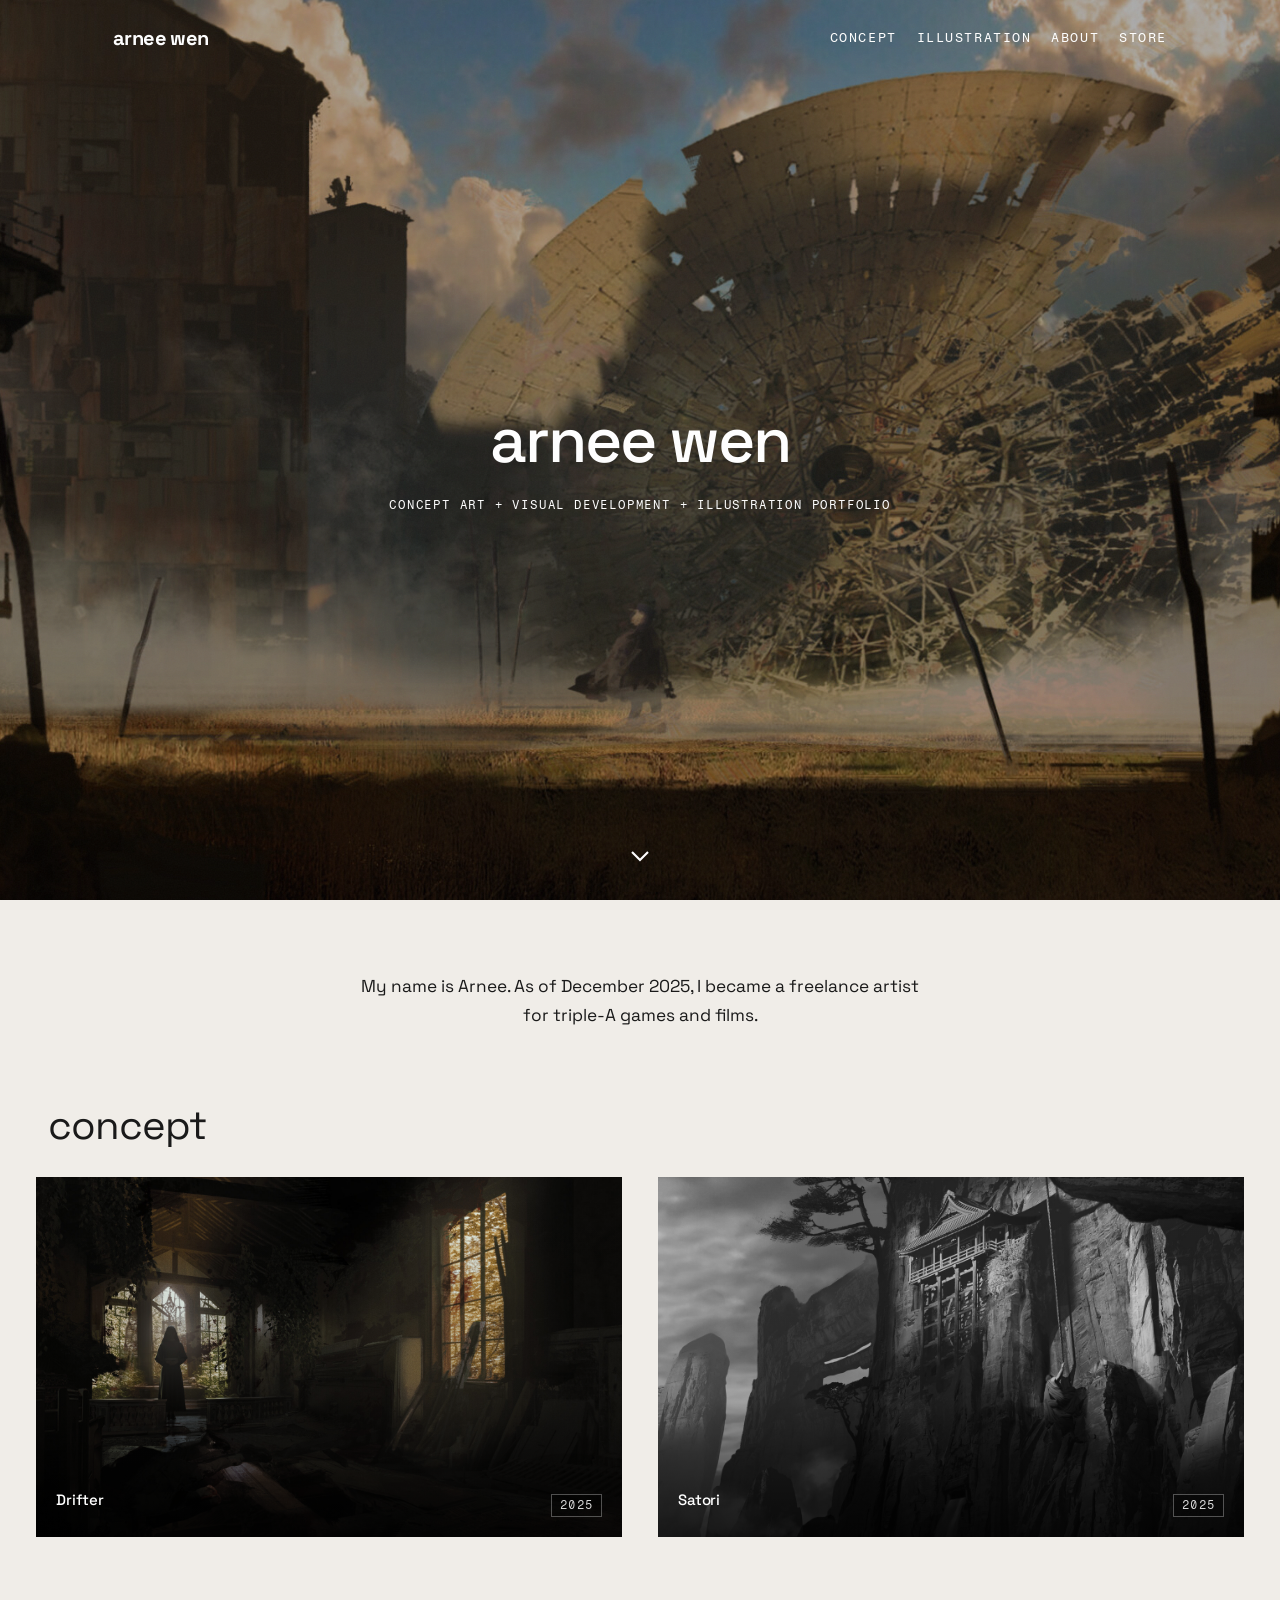
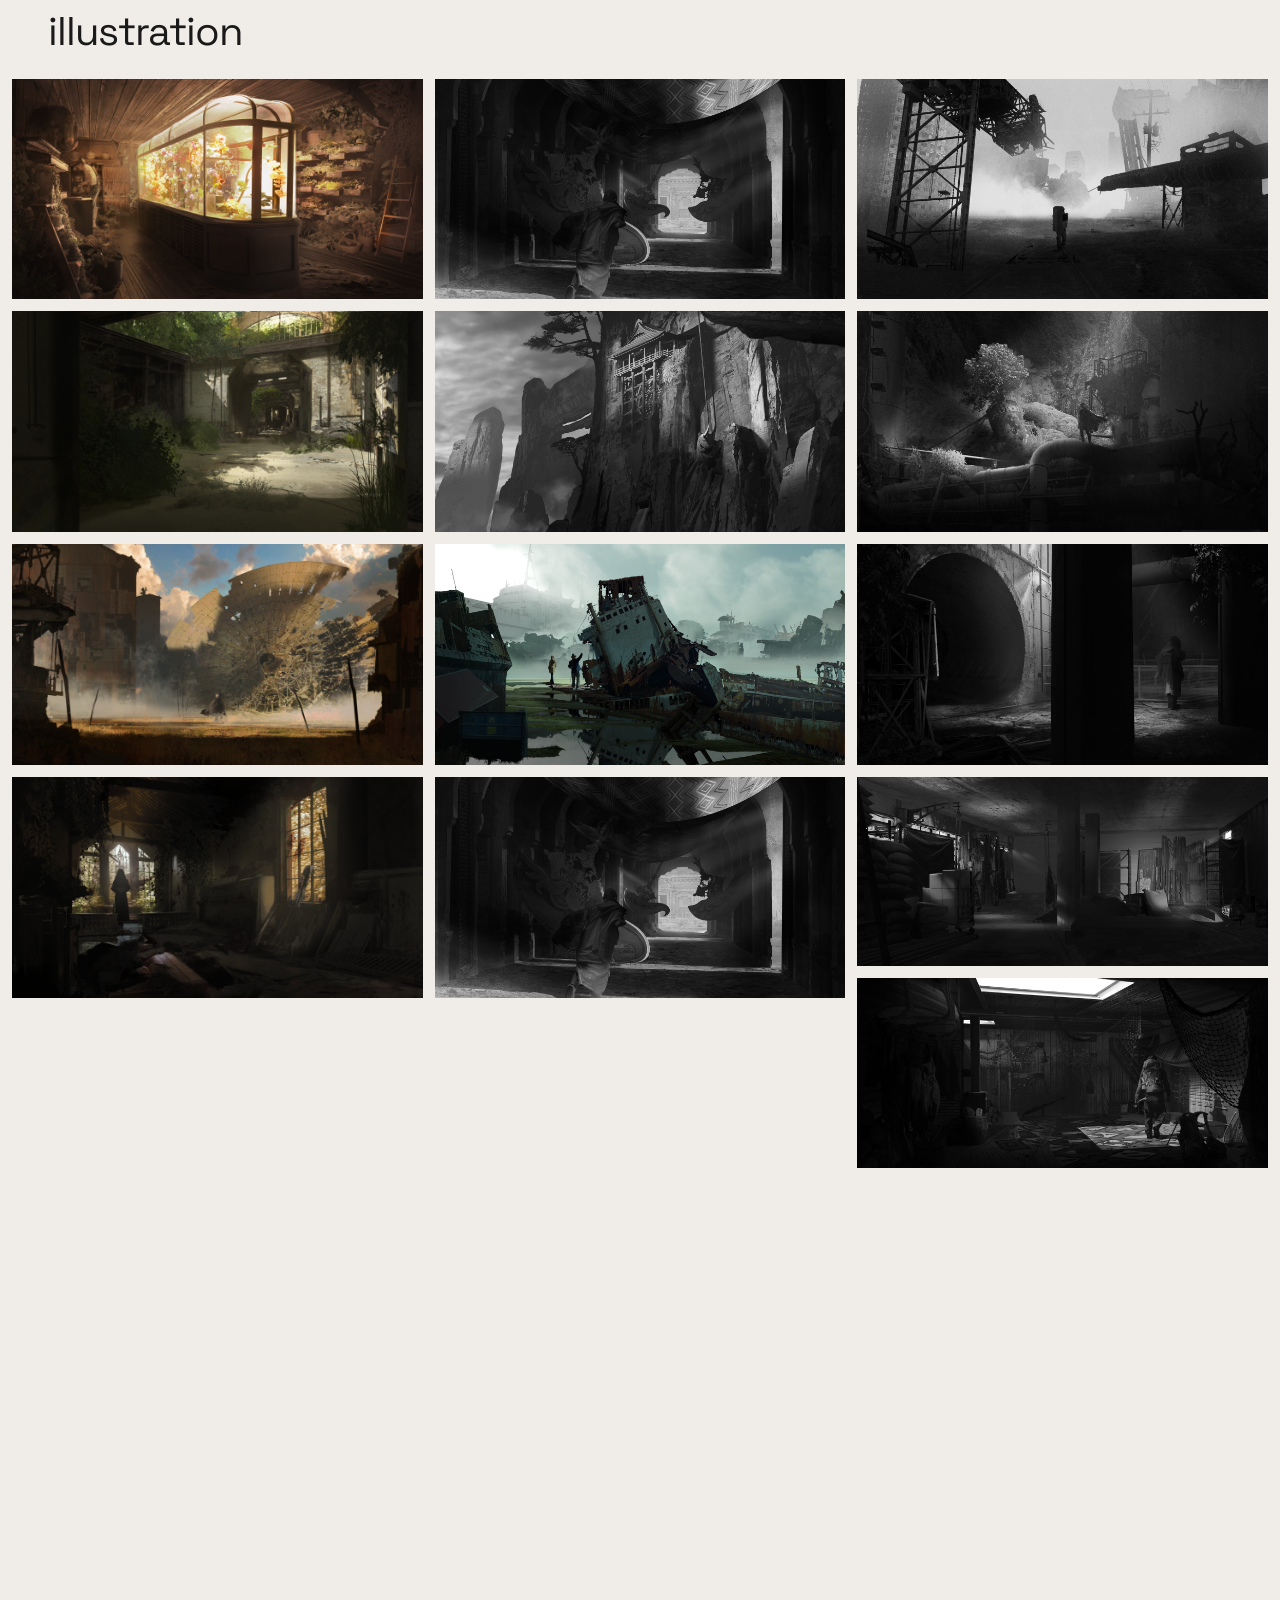
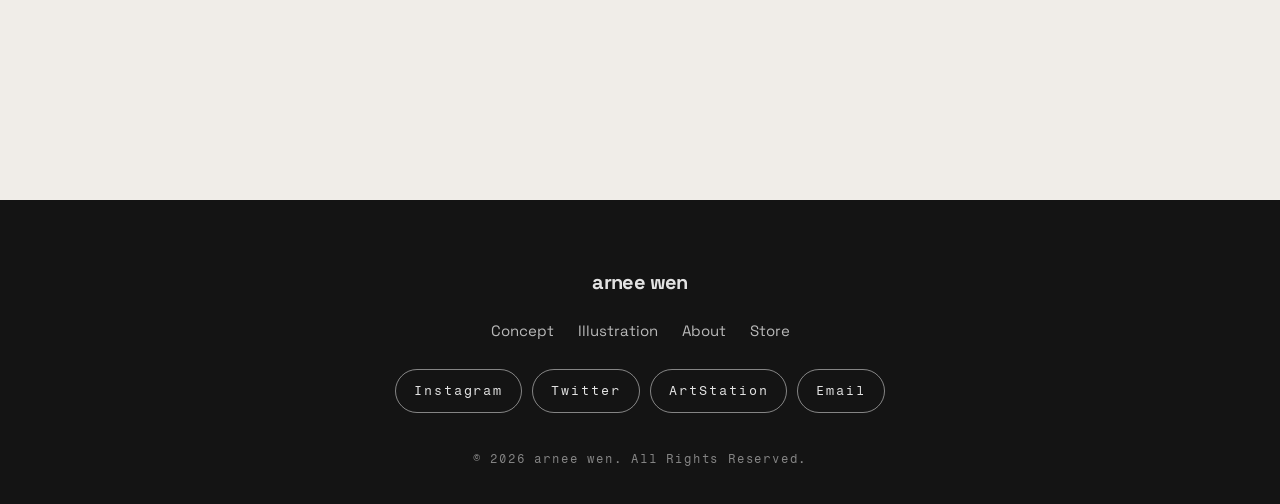
==== index.html @ 374d5622 "Publish portfolio site Static export from the portfolio admin (GitHub export).  Co-Authored-By: Clau" ====
<!doctype html><html lang="en" class="no-js has-cursor hide-native-cursor has-motion menu-right" data-dropdown="plain" data-texture="grain" data-hero-title="solid" data-tagline="plain" data-works="halves" data-works-hover="zoom" data-works-card="caption" data-works-width="page" data-cursor-style="single" data-scrollbar="thin" data-scroll-progress="left">
<head>
  <meta charset="utf-8">
  <meta name="viewport" content="width=device-width, initial-scale=1">
  <title>arnee wen</title>
  <meta name="description" content="My name is Arnee. As of December 2025, I became a freelance artist for triple-A games and films.">
  <link rel="icon" href="favicon.svg" type="image/svg+xml">
  <script>document.documentElement.classList.replace('no-js', 'js')</script>
  <link rel="preconnect" href="https://fonts.googleapis.com">
  <link rel="preconnect" href="https://fonts.gstatic.com" crossorigin>
  <link id="theme-fonts" rel="stylesheet" href="https://fonts.googleapis.com/css2?family=Space+Grotesk:wght@400;500;700&amp;family=Fragment+Mono:ital,wght@0,400&amp;display=swap">
  <link rel="stylesheet" href="css/site.css">
  <style id="theme-css">:root{--bg:#f0ede8;--surface:#f7f5f1;--text:#1a1a1a;--muted:#6b6760;--accent:#4b35ff;--line:#dcd8d1;--hero-text:#ffffff;--footer-bg:#141414;--footer-text:#e2e2e2;--menu-bg:#f0ede8;--menu-text:#1a1a1a;--max-width:1200px;--pad:48px;--header-pad:113px;--header-pad-y:23px;--radius:0px;--image-radius:0px;--hero-overlay:0.33;--works-height:360px;--works-split:60%;--works-gap:36px;--gallery-cols:3;--gallery-cols-t:2;--gallery-cols-m:1;--gallery-gap:12px;--project-pad:4vw;--project-max:none;--scrollbar-thumb:#4b35ff;--scrollbar-track:#0a0a0a;--cursor-color:#4b35ff;--cursor-dot:#ffffff;--cursor-size:72px;--title-font:"Space Grotesk", sans-serif;--title-weight:700;--title-size:20px;--title-size-t:19px;--title-size-m:18px;--title-lh:1;--title-ls:-0.03em;--title-tt:none;--title-style:normal;--nav-font:"Fragment Mono", monospace;--nav-weight:400;--nav-size:13px;--nav-size-t:19px;--nav-size-m:24px;--nav-lh:1.4;--nav-ls:0.12em;--nav-tt:uppercase;--nav-style:normal;--display-font:"Space Grotesk", sans-serif;--display-weight:500;--display-size:64px;--display-size-t:50px;--display-size-m:36px;--display-lh:1.08;--display-ls:-0.03em;--display-tt:none;--display-style:normal;--heading-font:"Space Grotesk", sans-serif;--heading-weight:400;--heading-size:40px;--heading-size-t:34px;--heading-size-m:28px;--heading-lh:1.15;--heading-ls:-0.025em;--heading-tt:none;--heading-style:normal;--body-font:"Space Grotesk", sans-serif;--body-weight:400;--body-size:15px;--body-size-t:15px;--body-size-m:15px;--body-lh:1.7;--body-ls:0em;--body-tt:none;--body-style:normal;--label-font:"Fragment Mono", monospace;--label-weight:400;--label-size:12px;--label-size-t:12px;--label-size-m:12px;--label-lh:1.4;--label-ls:0.15em;--label-tt:uppercase;--label-style:normal;--button-font:"Fragment Mono", monospace;--button-weight:400;--button-size:13px;--button-size-t:13px;--button-size-m:13px;--button-lh:1;--button-ls:0.15em;--button-tt:uppercase;--button-style:normal}
@media (min-width:1600px){:root{--pad:72px;--header-pad:113px}}
@media (max-width:991px){:root{--header-pad:var(--pad)}}
@media (max-width:767px){:root{--pad:20px;--project-pad:6vw}}</style>
  <script src="js/site.js" defer></script>
</head>
<body class="page-home">
  <a class="skip-link" href="#page">Skip to content</a>
  
  <header class="site-header nav-split site-header--overlay" data-header>
    <div class="header-inner">
      <div class="brand">
        <a class="site-title" href="index.html">arnee wen</a>
        
      </div>
      <nav class="site-nav" aria-label="Main">
        <ul><li class="nav-folder">
    <button class="nav-link" type="button" aria-expanded="false" aria-haspopup="true">Concept</button>
    <ul class="nav-dropdown">
      <li><a href="work/drifter/index.html">Drifter (2025)</a></li><li><a href="work/satori/index.html">Satori (2025)</a></li>
    </ul>
  </li><li><a class="nav-link" href="illustration/index.html"
      >Illustration</a></li><li><a class="nav-link" href="about/index.html"
      >About</a></li><li><a class="nav-link" href="store/index.html"
      >Store</a></li></ul>
      </nav>
      
      <button class="menu-toggle" type="button" aria-expanded="false" aria-controls="mobile-menu">
        <span class="sr-only">Menu</span><span class="bar"></span><span class="bar"></span>
      </button>
    </div>
    <div class="mobile-menu" id="mobile-menu" hidden>
    <div class="mobile-panel is-active" data-panel="root">
      <ul class="mobile-links">
        <li><button class="mobile-link" type="button" data-open-panel="folder-0">Concept</button></li><li><a class="mobile-link" href="illustration/index.html">Illustration</a></li><li><a class="mobile-link" href="about/index.html">About</a></li><li><a class="mobile-link" href="store/index.html">Store</a></li>
      </ul>
      <div class="mobile-social">
            <p class="label">Social</p>
            <ul class="mobile-social-links">
    <li><a href="https://instagram.com/asaagohan" target="_blank" rel="noopener">Instagram</a></li><li><a href="https://x.com/asaagohan" target="_blank" rel="noopener">Twitter</a></li><li><a href="https://www.artstation.com/asaagohan" target="_blank" rel="noopener">ArtStation</a></li><li><a href="mailto:arnee.wenn@gmail.com">Email</a></li>
  </ul>
          </div>
    </div>
    <div class="mobile-panel" data-panel="folder-0" hidden>
        <button class="mobile-back" type="button" data-close-panel><span aria-hidden="true">‹</span> Back</button>
        <ul class="mobile-links mobile-links--folder">
          <li><a class="mobile-link" href="work/drifter/index.html">Drifter (2025)</a></li><li><a class="mobile-link" href="work/satori/index.html">Satori (2025)</a></li>
        </ul>
      </div>
  </div>
  </header>
  <main id="page">
  <section class="hero hero--full">
    <img class="hero-image" src="uploads/1792363574625-f43a4848338e.jpg" alt="" fetchpriority="high">
    <div class="hero-inner">
      <h1 class="hero-title">arnee wen</h1>
      <p class="hero-tagline">Concept Art + Visual Development + Illustration Portfolio</p>
    </div>
    <a class="hero-down" href="#content" aria-label="Scroll to work"><svg viewBox="0 0 24 24" aria-hidden="true"><path d="M6 9l6 6 6-6" fill="none" stroke="currentColor" stroke-width="1.6"/></svg></a>
  </section>
  <div id="content" class="home-content">
    <p class="intro container reveal">My name is Arnee. As of December 2025, I became a freelance artist for triple-A games and films.</p>
    <section class="works-section container" aria-labelledby="works-title">
        <div class="section-head reveal">
          <h2 class="section-title" id="works-title">concept</h2>
        </div>
        <div class="works">
    <a class="work reveal" href="work/drifter/index.html" data-cursor="open">
        <img class="work-image" src="uploads/1792567896879-55140a670dc1.jpg" alt="" loading="eager">
        <span class="work-info">
          <span class="pill work-title">Drifter</span>
          <span class="work-info-meta"><span class="pill">2025</span></span>
        </span>
      </a><a class="work reveal" href="work/satori/index.html" data-cursor="open">
        <img class="work-image" src="uploads/1792567915051-da2c34f7e5f8.jpg" alt="" loading="eager">
        <span class="work-info">
          <span class="pill work-title">Satori</span>
          <span class="work-info-meta"><span class="pill">2025</span></span>
        </span>
      </a>
  </div>
      </section>
    <section class="home-gallery is-full-bleed" aria-label="Illustration">
        <h2 class="section-title gallery-heading reveal">illustration</h2>
        <div class="gallery gallery--masonry" data-lightbox>
    <figure class="gallery-item reveal" id="item-2">
        <a href="?item=2" data-full="uploads/1792565787040-fe27616b99fd.png" data-cursor="image">
          <img src="uploads/1792565787040-fe27616b99fd.png" alt="" loading="lazy">
          <span class="sr-only">View full size</span>
        </a>
      </figure><figure class="gallery-item reveal" id="item-3">
        <a href="?item=3" data-full="uploads/1792565787048-996d025531af.png" data-cursor="image">
          <img src="uploads/1792565787048-996d025531af.png" alt="" loading="lazy">
          <span class="sr-only">View full size</span>
        </a>
      </figure><figure class="gallery-item reveal" id="item-6">
        <a href="?item=6" data-full="uploads/1792566215826-a495ea52b2b3.jpg" data-cursor="image">
          <img src="uploads/1792566215826-a495ea52b2b3.jpg" alt="" loading="lazy">
          <span class="sr-only">View full size</span>
        </a>
      </figure><figure class="gallery-item reveal" id="item-5">
        <a href="?item=5" data-full="uploads/1792565787063-70100a74322a.png" data-cursor="image">
          <img src="uploads/1792565787063-70100a74322a.png" alt="" loading="lazy">
          <span class="sr-only">View full size</span>
        </a>
      </figure><figure class="gallery-item reveal" id="item-4">
        <a href="?item=4" data-full="uploads/1792565787055-d31705379f3c.png" data-cursor="image">
          <img src="uploads/1792565787055-d31705379f3c.png" alt="" loading="lazy">
          <span class="sr-only">View full size</span>
        </a>
      </figure><figure class="gallery-item reveal" id="item-17">
        <a href="?item=17" data-full="uploads/1792566361377-462e47bd3aac.jpg" data-cursor="image">
          <img src="uploads/1792566361377-462e47bd3aac.jpg" alt="" loading="lazy">
          <span class="sr-only">View full size</span>
        </a>
      </figure><figure class="gallery-item reveal" id="item-8">
        <a href="?item=8" data-full="uploads/1792566318298-366ea03f2fa1.jpg" data-cursor="image">
          <img src="uploads/1792566318298-366ea03f2fa1.jpg" alt="" loading="lazy">
          <span class="sr-only">View full size</span>
        </a>
      </figure><figure class="gallery-item reveal" id="item-9">
        <a href="?item=9" data-full="uploads/1792566318300-ef972745aac1.jpg" data-cursor="image">
          <img src="uploads/1792566318300-ef972745aac1.jpg" alt="" loading="lazy">
          <span class="sr-only">View full size</span>
        </a>
      </figure><figure class="gallery-item reveal" id="item-13">
        <a href="?item=13" data-full="uploads/1792566318303-edd4b8bc04ef.jpg" data-cursor="image">
          <img src="uploads/1792566318303-edd4b8bc04ef.jpg" alt="" loading="lazy">
          <span class="sr-only">View full size</span>
        </a>
      </figure><figure class="gallery-item reveal" id="item-15">
        <a href="?item=15" data-full="uploads/1792566361358-fb73becb3e5a.jpg" data-cursor="image">
          <img src="uploads/1792566361358-fb73becb3e5a.jpg" alt="" loading="lazy">
          <span class="sr-only">View full size</span>
        </a>
      </figure><figure class="gallery-item reveal" id="item-18">
        <a href="?item=18" data-full="uploads/1792566411932-805a12566cf0.jpg" data-cursor="image">
          <img src="uploads/1792566411932-805a12566cf0.jpg" alt="" loading="lazy">
          <span class="sr-only">View full size</span>
        </a>
      </figure><figure class="gallery-item reveal" id="item-19">
        <a href="?item=19" data-full="uploads/1792566549560-1eaf622fbc30.jpg" data-cursor="image">
          <img src="uploads/1792566549560-1eaf622fbc30.jpg" alt="" loading="lazy">
          <span class="sr-only">View full size</span>
        </a>
      </figure><figure class="gallery-item reveal" id="item-21">
        <a href="?item=21" data-full="uploads/1792566549562-27afd283578e.jpg" data-cursor="image">
          <img src="uploads/1792566549562-27afd283578e.jpg" alt="" loading="lazy">
          <span class="sr-only">View full size</span>
        </a>
      </figure><figure class="gallery-item reveal" id="item-22">
        <a href="?item=22" data-full="uploads/1792566549563-a78e2c0956fb.jpg" data-cursor="image">
          <img src="uploads/1792566549563-a78e2c0956fb.jpg" alt="" loading="lazy">
          <span class="sr-only">View full size</span>
        </a>
      </figure><figure class="gallery-item reveal" id="item-23">
        <a href="?item=23" data-full="uploads/1792566549564-a21089d8b441.jpg" data-cursor="image">
          <img src="uploads/1792566549564-a21089d8b441.jpg" alt="" loading="lazy">
          <span class="sr-only">View full size</span>
        </a>
      </figure><figure class="gallery-item reveal" id="item-24">
        <a href="?item=24" data-full="uploads/1792566549565-6b296067b21d.jpg" data-cursor="image">
          <img src="uploads/1792566549565-6b296067b21d.jpg" alt="" loading="lazy">
          <span class="sr-only">View full size</span>
        </a>
      </figure><figure class="gallery-item reveal" id="item-25">
        <a href="?item=25" data-full="uploads/1792566549566-cf6436403441.jpg" data-cursor="image">
          <img src="uploads/1792566549566-cf6436403441.jpg" alt="" loading="lazy">
          <span class="sr-only">View full size</span>
        </a>
      </figure><figure class="gallery-item reveal" id="item-26">
        <a href="?item=26" data-full="uploads/1792566549567-f930f31bb9a5.jpg" data-cursor="image">
          <img src="uploads/1792566549567-f930f31bb9a5.jpg" alt="" loading="lazy">
          <span class="sr-only">View full size</span>
        </a>
      </figure><figure class="gallery-item reveal" id="item-27">
        <a href="?item=27" data-full="uploads/1792566549567-fac56c9ab05e.jpg" data-cursor="image">
          <img src="uploads/1792566549567-fac56c9ab05e.jpg" alt="" loading="lazy">
          <span class="sr-only">View full size</span>
        </a>
      </figure><figure class="gallery-item reveal" id="item-28">
        <a href="?item=28" data-full="uploads/1792568330760-eef173129670.jpg" data-cursor="image">
          <img src="uploads/1792568330760-eef173129670.jpg" alt="" loading="lazy">
          <span class="sr-only">View full size</span>
        </a>
      </figure><figure class="gallery-item reveal" id="item-29">
        <a href="?item=29" data-full="uploads/1792568330761-93e286c7a57c.jpg" data-cursor="image">
          <img src="uploads/1792568330761-93e286c7a57c.jpg" alt="" loading="lazy">
          <span class="sr-only">View full size</span>
        </a>
      </figure>
  </div>
      </section>
  </div></main>
  <footer class="site-footer">
    <div class="footer-inner">
      <a class="footer-title" href="index.html">arnee wen</a>
      <nav class="footer-nav" aria-label="Footer">
        <a href="work/drifter/index.html">Concept</a><a href="illustration/index.html">Illustration</a><a href="about/index.html">About</a><a href="store/index.html">Store</a>
      </nav>
      <ul class="footer-social">
    <li><a href="https://instagram.com/asaagohan" target="_blank" rel="noopener">Instagram</a></li><li><a href="https://x.com/asaagohan" target="_blank" rel="noopener">Twitter</a></li><li><a href="https://www.artstation.com/asaagohan" target="_blank" rel="noopener">ArtStation</a></li><li><a href="mailto:arnee.wenn@gmail.com">Email</a></li>
  </ul>
      <p class="footer-note">© 2026 arnee wen. All Rights Reserved.</p>
    </div>
  </footer>
  <div class="scroll-progress" aria-hidden="true"></div>
  <div class="cursor" aria-hidden="true" data-label="View" data-label-image="View">
    <div class="cursor-ring"><div class="cursor-ring-inner"><span class="cursor-text"></span></div></div>
    <div class="cursor-dot"><div class="cursor-dot-inner"></div></div>
  </div>
</body>
</html>
---- css/site.css ----
/* Portfolio theme. Colours, sizes and fonts come from CSS custom properties
   generated from the admin Theme and Fonts panels (see src/theme.js).
   Breakpoints: desktop >= 992px, tablet 768-991px, phone <= 767px. */

*,
*::before,
*::after {
  box-sizing: border-box;
}

html {
  -webkit-text-size-adjust: 100%;
  scroll-behavior: smooth;
  scroll-padding-top: 96px;
}

body {
  margin: 0;
  background: var(--bg);
  color: var(--text);
  font-family: var(--body-font);
  font-weight: var(--body-weight);
  font-size: var(--body-size-m);
  line-height: var(--body-lh);
  letter-spacing: var(--body-ls);
  text-transform: var(--body-tt);
  font-style: var(--body-style);
  -webkit-font-smoothing: antialiased;
  -moz-osx-font-smoothing: grayscale;
  text-underline-offset: 3px;
  /* At least one screen tall, with the main content taking up the slack, so
     the footer sits at the foot of the window on short pages. */
  display: flex;
  flex-direction: column;
  min-height: 100vh;
  min-height: 100dvh;
}

main {
  flex: 1 0 auto;
}

/* Theme → Background texture "Paper": a fine grain over the page colour. */
[data-texture='paper'] body {
  background-image: url("data:image/svg+xml,%3Csvg xmlns='http://www.w3.org/2000/svg' width='220' height='220'%3E%3Cfilter id='g'%3E%3CfeTurbulence type='fractalNoise' baseFrequency='0.85' numOctaves='3' stitchTiles='stitch'/%3E%3CfeColorMatrix values='0 0 0 0 0.35 0 0 0 0 0.3 0 0 0 0 0.22 0 0 0 0.55 -0.2'/%3E%3C/filter%3E%3Crect width='100%25' height='100%25' filter='url(%23g)'/%3E%3C/svg%3E");
  background-size: 220px 220px;
}

/* Theme → Background texture "Film grain" (chromatic.studio): faint neutral
   noise laid over the whole page, pictures included. */
[data-texture='grain'] body::after {
  content: '';
  position: fixed;
  inset: 0;
  z-index: 9998;
  background-image: url("data:image/svg+xml,%3Csvg xmlns='http://www.w3.org/2000/svg' width='200' height='200'%3E%3Cfilter id='n'%3E%3CfeTurbulence type='fractalNoise' baseFrequency='0.7' numOctaves='4' stitchTiles='stitch'/%3E%3C/filter%3E%3Crect width='100%25' height='100%25' filter='url(%23n)' opacity='0.4'/%3E%3C/svg%3E");
  background-size: 200px 200px;
  opacity: 0.08;
  pointer-events: none;
}

img {
  max-width: 100%;
  display: block;
}

a {
  color: inherit;
}

h1,
h2,
h3,
h4,
p,
figure {
  margin: 0;
}

button {
  font: inherit;
  color: inherit;
}

[hidden] {
  display: none !important;
}

/* ---- Text styles (one per admin font-panel style) ------------------------- */

.site-title,
.footer-title {
  font-family: var(--title-font);
  font-weight: var(--title-weight);
  font-size: var(--title-size-m);
  line-height: var(--title-lh);
  letter-spacing: var(--title-ls);
  text-transform: var(--title-tt);
  font-style: var(--title-style);
}

.nav-link,
.nav-dropdown a {
  font-family: var(--nav-font);
  font-weight: var(--nav-weight);
  font-size: var(--nav-size);
  line-height: var(--nav-lh);
  letter-spacing: var(--nav-ls);
  text-transform: var(--nav-tt);
  font-style: var(--nav-style);
}

/* The nav "phone size" is used for the full-screen menu on tablets and phones. */
.mobile-link {
  font-family: var(--nav-font);
  font-weight: var(--nav-weight);
  font-size: var(--nav-size-m);
  line-height: 1.25;
  letter-spacing: var(--nav-ls);
  text-transform: var(--nav-tt);
  font-style: var(--nav-style);
}

.hero-title,
.page-title,
.project-title {
  font-family: var(--display-font);
  font-weight: var(--display-weight);
  font-size: var(--display-size-m);
  line-height: var(--display-lh);
  letter-spacing: var(--display-ls);
  text-transform: var(--display-tt);
  font-style: var(--display-style);
}

.section-title,
.about-heading,
.product-title,
.project-intro-title,
.next-project-title,
.store-closed-message {
  font-family: var(--heading-font);
  font-weight: var(--heading-weight);
  font-size: var(--heading-size-m);
  line-height: var(--heading-lh);
  letter-spacing: var(--heading-ls);
  text-transform: var(--heading-tt);
  font-style: var(--heading-style);
}

.label,
.pill,
.hero-tagline,
.project-meta,
.about-label,
.site-location,
.mobile-back,
.footer-note {
  font-family: var(--label-font);
  font-weight: var(--label-weight);
  font-size: var(--label-size-m);
  line-height: var(--label-lh);
  letter-spacing: var(--label-ls);
  text-transform: var(--label-tt);
  font-style: var(--label-style);
}

.button,
.footer-social a {
  font-family: var(--button-font);
  font-weight: var(--button-weight);
  font-size: var(--button-size-m);
  letter-spacing: var(--button-ls);
  font-style: var(--button-style);
}

.button {
  line-height: var(--button-lh);
  text-transform: var(--button-tt);
}

@media (min-width: 768px) {
  body { font-size: var(--body-size-t); }
  .site-title, .footer-title { font-size: var(--title-size-t); }
  .hero-title, .page-title, .project-title { font-size: var(--display-size-t); }
  .section-title, .about-heading, .product-title, .project-intro-title, .next-project-title, .store-closed-message { font-size: var(--heading-size-t); }
  .label, .pill, .hero-tagline, .project-meta, .about-label, .site-location, .mobile-back, .footer-note { font-size: var(--label-size-t); }
  .button, .footer-social a { font-size: var(--button-size-t); }
}

@media (min-width: 992px) {
  body { font-size: var(--body-size); }
  .site-title, .footer-title { font-size: var(--title-size); }
  .hero-title, .page-title, .project-title { font-size: var(--display-size); }
  .section-title, .about-heading, .product-title, .project-intro-title, .next-project-title, .store-closed-message { font-size: var(--heading-size); }
  .label, .pill, .hero-tagline, .project-meta, .about-label, .site-location, .mobile-back, .footer-note { font-size: var(--label-size); }
  .button, .footer-social a { font-size: var(--button-size); }
}

/* ---- Utilities ------------------------------------------------------------------ */

.container {
  width: 100%;
  max-width: calc(var(--max-width) + 2 * var(--pad));
  margin-inline: auto;
  padding-inline: var(--pad);
}

.sr-only {
  position: absolute;
  width: 1px;
  height: 1px;
  padding: 0;
  margin: -1px;
  overflow: hidden;
  clip: rect(0 0 0 0);
  white-space: nowrap;
  border: 0;
}

.skip-link {
  position: absolute;
  left: 12px;
  top: -60px;
  z-index: 100;
  padding: 10px 14px;
  background: var(--text);
  color: var(--bg);
}

.skip-link:focus {
  top: 12px;
}

.page-top {
  padding-top: 32px;
  padding-bottom: 96px;
}

.empty {
  color: var(--muted);
}

.draft-bar {
  position: sticky;
  top: 0;
  z-index: 60;
  padding: 8px var(--pad);
  background: var(--accent);
  color: #fff;
  font-size: 13px;
  text-align: center;
}

:focus-visible {
  outline: 2px solid var(--accent);
  outline-offset: 3px;
}

/* ---- Buttons and pills --------------------------------------------------------------- */

.button {
  display: inline-flex;
  align-items: center;
  justify-content: center;
  gap: 8px;
  padding: 13px 22px;
  border: 1px solid var(--text);
  border-radius: 999px;
  background: var(--text);
  color: var(--bg);
  text-decoration: none;
  white-space: nowrap;
  cursor: pointer;
  transition: background-color 0.3s, color 0.3s, opacity 0.3s;
}

.button:hover {
  background: transparent;
  color: var(--text);
}

.button--stroke {
  background: transparent;
  color: var(--text);
}

.button--stroke:hover {
  background: var(--text);
  color: var(--bg);
}

.button--wide {
  width: 100%;
}

.button:disabled {
  opacity: 0.5;
  cursor: default;
}

.pill {
  display: inline-block;
  padding: 11px 16px;
  border-radius: 999px;
  background: rgba(19, 20, 23, 0.22);
  color: #fff;
  -webkit-backdrop-filter: blur(10px);
  backdrop-filter: blur(10px);
  white-space: nowrap;
}

/* ---- Header ------------------------------------------------------------------------------ */

.site-header {
  position: relative;
  z-index: 50;
  color: var(--header-text, var(--text));
  background: var(--header-bg, transparent);
}

/* --draft-bar-h keeps headers below the admin's draft banner (set in site.js). */
.site-header--overlay {
  position: absolute;
  inset: var(--draft-bar-h, 0px) 0 auto;
  color: var(--hero-text);
  background: transparent;
}

.site-header.is-fixed {
  position: sticky;
  top: var(--draft-bar-h, 0px);
}

.site-header--overlay.is-fixed {
  position: fixed;
}

/* A scrolled fixed header gets a translucent backing. A pseudo-element carries
   the blur so the header itself never becomes a containing block for the
   full-screen mobile menu. */
.site-header::before {
  content: '';
  position: absolute;
  inset: 0;
  background: color-mix(in srgb, var(--header-bg, var(--bg)) 88%, transparent);
  -webkit-backdrop-filter: blur(12px);
  backdrop-filter: blur(12px);
  opacity: 0;
  transition: opacity 0.3s;
  pointer-events: none;
}

.site-header.is-fixed.is-scrolled::before {
  opacity: 1;
}

.site-header--overlay.is-fixed.is-scrolled {
  color: var(--header-text, var(--text));
}

/* Tablets and phones keep the menu button in reach while scrolling. */
@media (max-width: 991px) {
  .header-fixed-mobile .site-header {
    position: sticky;
    top: var(--draft-bar-h, 0px);
  }

  .header-fixed-mobile .site-header--overlay {
    position: fixed;
  }

  .header-fixed-mobile .site-header.is-scrolled::before {
    opacity: 1;
  }

  .header-fixed-mobile .site-header--overlay.is-scrolled {
    color: var(--header-text, var(--text));
  }

  .menu-open .site-header::before {
    opacity: 0;
  }
}

/* Header margins come from Theme → Header (desktop) and the page margins on
   tablets and phones; wide screens widen both (see marginCss in theme.js). */
.header-inner {
  position: relative;
  z-index: 1;
  display: flex;
  align-items: center;
  gap: 32px;
  padding: var(--header-pad-y) var(--header-pad);
}

/* Line the logo and menu up with the edges of the content on wide screens. */
.site-header.is-contained .header-inner {
  max-width: calc(var(--max-width) + 2 * var(--header-pad));
  margin-inline: auto;
}

.brand {
  display: flex;
  flex-direction: column;
  gap: 2px;
  flex-shrink: 0;
}

.site-title {
  text-decoration: none;
  transition: opacity 0.3s;
}

.site-title:hover {
  opacity: 0.65;
}

.site-location {
  opacity: 0.6;
  letter-spacing: 0.02em;
  text-transform: none;
}

/* Child combinator on purpose: a plain ".site-nav ul" also matches the
   dropdown lists and outranks their hidden state, leaving every folder open. */
.site-nav > ul {
  display: flex;
  align-items: center;
  gap: 4px 20px;
  margin: 0;
  padding: 0;
  list-style: none;
}

.nav-link {
  display: block;
  padding: 6px 0;
  border: 0;
  background: none;
  color: inherit;
  text-decoration: none;
  cursor: pointer;
}

/* Thin underline that sweeps in from the left on hover and marks the current
   page. Folder titles only get it when you are inside that folder. */
.nav-link,
.nav-dropdown a {
  position: relative;
}

.nav-link::after,
.nav-dropdown a::after {
  content: '';
  position: absolute;
  left: 0;
  right: 0;
  bottom: 0.3em;
  height: 1px;
  background: currentColor;
  scale: 0 1;
  transform-origin: right;
  transition: scale 0.6s cubic-bezier(0.19, 1, 0.22, 1);
}

.nav-dropdown a::after {
  bottom: 0.05em;
}

a.nav-link:hover::after,
.nav-dropdown a:hover::after,
.nav-dropdown a:focus-visible::after {
  scale: 1 1;
  transform-origin: left;
}

.nav-link.is-current::after,
.nav-dropdown a[aria-current]::after {
  scale: 1 1;
}

.nav-pill .nav-link::after {
  display: none;
}

.nav-split .site-nav {
  margin-left: auto;
}

/* Floating pill navigation */
.nav-pill .header-inner {
  display: grid;
  grid-template-columns: 1fr auto 1fr;
  align-items: start;
}

.nav-pill .site-nav > ul {
  gap: 2px;
  padding: 4px;
  border-radius: 999px;
  background: color-mix(in srgb, var(--surface) 55%, transparent);
  -webkit-backdrop-filter: blur(12px);
  backdrop-filter: blur(12px);
}

.nav-pill .nav-link {
  padding: 10px 16px;
  border-radius: 999px;
  text-decoration: none;
  transition: background-color 0.25s, color 0.25s;
}

.nav-pill .nav-link:hover {
  background: color-mix(in srgb, var(--text) 8%, transparent);
}

.nav-pill .nav-link.is-current {
  background: var(--text);
  color: var(--bg);
}

.site-header--overlay.nav-pill:not(.is-scrolled) .site-nav > ul {
  background: rgba(255, 255, 255, 0.14);
}

.header-social {
  justify-self: end;
  display: flex;
  flex-direction: column;
  align-items: flex-end;
  gap: 4px;
  font-size: 13px;
}

.header-social .label {
  opacity: 0.6;
}

.header-social-links {
  display: flex;
  gap: 14px;
  margin: 0;
  padding: 0;
  list-style: none;
}

.header-social-links a {
  text-decoration: none;
}

.header-social-links a:hover {
  text-decoration: underline;
}

/* Boxed bar: logo and menu inside an outlined bar inset from the page edges,
   each link in its own cell (after kazukinoda.com's menu bar). It keeps the
   page colours even over a hero image. */
.site-header--overlay.nav-boxed {
  color: var(--header-text, var(--text));
}

.nav-boxed::before {
  display: none;
}

.nav-boxed .header-inner {
  align-items: stretch;
  gap: 0;
  min-height: 64px;
  margin: var(--header-pad-y) var(--header-pad) 0;
  padding: 0;
  border: 1px solid currentColor;
  background: var(--header-bg, var(--bg));
}

.nav-boxed.is-contained .header-inner {
  max-width: none;
  margin-inline: max(var(--header-pad), (100% - var(--max-width)) / 2);
}

.nav-boxed .brand {
  justify-content: center;
  padding: 10px 24px;
  border-right: 1px solid currentColor;
}

.nav-boxed .site-nav {
  display: flex;
  margin-left: auto;
}

.nav-boxed .site-nav > ul {
  align-items: stretch;
  gap: 0;
}

.nav-boxed .site-nav > ul > li {
  display: flex;
  border-left: 1px solid currentColor;
}

.nav-boxed .nav-link {
  display: flex;
  align-items: center;
  padding: 0 24px;
  transition: background-color 0.3s, color 0.3s;
}

.nav-boxed .nav-link::after {
  display: none;
}

.nav-boxed .nav-link:hover,
.nav-boxed .nav-folder.is-open > .nav-link {
  background: color-mix(in srgb, currentColor 10%, transparent);
}

.nav-boxed .nav-link.is-current {
  background: var(--header-text, var(--text));
  color: var(--header-bg, var(--bg));
}

.nav-boxed .nav-dropdown {
  top: calc(100% + 1px);
  right: -1px;
  padding: 0.75em 1.25em;
  border: 1px solid currentColor;
}

/* Dropdown folders */
.nav-folder {
  position: relative;
}

/* Plain dropdown (default): project names drop straight down under the folder
   title in the menu's own type, with no card or shadow, like airipan.com. */
.nav-dropdown {
  position: absolute;
  top: 100%;
  left: -1em;
  z-index: 10;
  min-width: 200px;
  margin: 0;
  padding: 0.5em 1em;
  list-style: none;
  font-size: var(--nav-size);
  text-align: left;
  white-space: nowrap;
  background: var(--bg);
  color: var(--text);
  visibility: hidden;
  opacity: 0;
}

/* Open while the mouse is over the folder (hover-capable screens only, so a
   tap never leaves it stuck open), while a keyboard user is inside it, or
   after a click on the folder title until the pointer leaves. */
@media (hover: hover) {
  .nav-folder:hover > .nav-dropdown {
    visibility: visible;
    opacity: 1;
    translate: none;
  }
}

.nav-folder:has(:focus-visible) > .nav-dropdown,
.nav-folder.is-open > .nav-dropdown {
  visibility: visible;
  opacity: 1;
  translate: none;
}

/* Menus on the right open their list right-aligned, like the folder above them. */
.nav-split .nav-dropdown,
.nav-boxed .nav-dropdown {
  left: auto;
  right: -1em;
  text-align: right;
}

.nav-pill .nav-dropdown {
  left: 0;
  padding: 0.75em 1.25em;
  border-radius: 18px;
}

.nav-dropdown a {
  display: inline-block;
  text-decoration: none;
}

/* Card dropdown: a floating card that fades and slides in, with a highlight
   behind the hovered name instead of the underline. */
[data-dropdown='card'] .nav-dropdown {
  top: calc(100% + 6px);
  left: -18px;
  min-width: 230px;
  padding: 12px 0;
  border-radius: min(var(--radius), 14px);
  background: var(--surface);
  box-shadow: 0 14px 40px rgba(0, 0, 0, 0.12);
  translate: 0 6px;
  transition: opacity 0.2s, translate 0.2s, visibility 0.2s;
}

/* Bridges the gap above the card so moving the mouse down doesn't close it. */
[data-dropdown='card'] .nav-dropdown::before {
  content: '';
  position: absolute;
  inset: -8px 0 auto;
  height: 8px;
}

[data-dropdown='card'] .nav-split .nav-dropdown,
[data-dropdown='card'] .nav-boxed .nav-dropdown {
  left: auto;
  right: -18px;
  text-align: left;
}

[data-dropdown='card'] .nav-pill .nav-dropdown {
  left: 0;
  border-radius: 18px;
}

[data-dropdown='card'] .nav-dropdown a {
  display: block;
  padding: 7px 18px;
}

[data-dropdown='card'] .nav-dropdown a::after {
  display: none;
}

[data-dropdown='card'] .nav-dropdown a:hover,
[data-dropdown='card'] .nav-dropdown a[aria-current] {
  background: color-mix(in srgb, var(--text) 6%, transparent);
}

/* Hamburger: two bars that cross into an X */
.menu-toggle {
  display: none;
  position: relative;
  width: 44px;
  height: 44px;
  margin-left: auto;
  padding: 0;
  border: 0;
  background: none;
  cursor: pointer;
}

.menu-toggle .bar {
  position: absolute;
  left: 6px;
  right: 6px;
  height: 1.5px;
  background: currentColor;
  transition: transform 0.35s cubic-bezier(0.65, 0, 0.35, 1), top 0.35s cubic-bezier(0.65, 0, 0.35, 1);
}

.menu-toggle .bar:nth-of-type(2) {
  top: 17px;
}

.menu-toggle .bar:nth-of-type(3) {
  top: 26px;
}

.menu-toggle[aria-expanded='true'] .bar:nth-of-type(2),
.menu-toggle[aria-expanded='true'] .bar:nth-of-type(3) {
  top: 21px;
}

.menu-toggle[aria-expanded='true'] .bar:nth-of-type(2) {
  transform: rotate(45deg);
}

.menu-toggle[aria-expanded='true'] .bar:nth-of-type(3) {
  transform: rotate(-45deg);
}

/* ---- Full-screen menu (tablet and phone) ------------------------------------------- */

.mobile-menu {
  position: fixed;
  inset: 0;
  z-index: 0;
  display: flex;
  flex-direction: column;
  overflow-y: auto;
  overscroll-behavior: contain;
  padding: 110px 24px 48px;
  background: var(--menu-bg);
  color: var(--menu-text);
  opacity: 0;
  transition: opacity 0.35s ease;
}

.mobile-menu.is-open {
  opacity: 1;
}

.mobile-panel {
  display: flex;
  flex-direction: column;
  align-items: center;
  margin: auto 0;
  text-align: center;
  animation: panel-in 0.35s ease both;
}

.mobile-panel:not(.is-active) {
  display: none;
}

@keyframes panel-in {
  from {
    opacity: 0;
    translate: 24px 0;
  }
}

.mobile-panel[data-panel='root'] {
  animation-name: panel-back;
}

@keyframes panel-back {
  from {
    opacity: 0;
    translate: -24px 0;
  }
}

.mobile-links {
  display: flex;
  flex-direction: column;
  align-items: center;
  gap: 6px;
  margin: 0;
  padding: 0;
  list-style: none;
}

.mobile-link {
  display: inline-block;
  padding: 8px 22px;
  border: 0;
  border-radius: 999px;
  background: none;
  color: inherit;
  text-decoration: none;
  cursor: pointer;
}

.mobile-link.is-current {
  background: var(--menu-text);
  color: var(--menu-bg);
}

button.mobile-link::after {
  content: ' ›' / '';
  opacity: 0.5;
}

.mobile-back {
  display: inline-flex;
  align-items: center;
  gap: 6px;
  margin-bottom: 18px;
  padding: 8px 12px;
  border: 0;
  background: none;
  color: inherit;
  opacity: 0.6;
  cursor: pointer;
}

.mobile-social {
  margin-top: 44px;
}

.mobile-social .label {
  opacity: 0.55;
  margin-bottom: 10px;
}

.mobile-social-links {
  display: flex;
  flex-wrap: wrap;
  justify-content: center;
  gap: 10px 22px;
  margin: 0;
  padding: 0;
  list-style: none;
}

.mobile-social-links a {
  text-decoration: none;
  font-size: 17px;
}

.menu-open {
  overflow: hidden;
}

.menu-open .site-header {
  color: var(--menu-text);
}

@media (max-width: 991px) {
  .site-nav,
  .header-social {
    display: none;
  }

  .menu-toggle {
    display: block;
  }

  .header-inner,
  .nav-pill .header-inner {
    display: flex;
    align-items: center;
    padding-block: 18px;
  }

  .menu-left .menu-toggle {
    order: -1;
    margin-left: -8px;
  }

  .menu-left .brand {
    margin-left: auto;
    align-items: flex-end;
    text-align: right;
  }

  .menu-right .menu-toggle {
    margin-right: -8px;
  }
}

@media (min-width: 992px) {
  .mobile-menu {
    display: none !important;
  }
}

@media (max-width: 991px) {
  .site-header.nav-boxed .site-nav {
    display: none;
  }

  .nav-boxed .header-inner {
    min-height: 56px;
    margin-top: 12px;
  }

  .nav-boxed .brand {
    padding: 8px 16px;
    border-right: 0;
  }

  .site-header.nav-boxed .menu-toggle {
    width: 56px;
    height: auto;
    margin: 0 0 0 auto;
    border-left: 1px solid currentColor;
  }

  .menu-left .site-header.nav-boxed .menu-toggle {
    margin: 0;
    border-right: 1px solid currentColor;
    border-left: 0;
  }

  /* The bars are placed from the top, so centre them in the taller cell. */
  .site-header.nav-boxed .menu-toggle .bar:nth-of-type(2) {
    top: calc(50% - 4.5px);
  }

  .site-header.nav-boxed .menu-toggle .bar:nth-of-type(3) {
    top: calc(50% + 4.5px);
  }

  .site-header.nav-boxed .menu-toggle[aria-expanded='true'] .bar {
    top: 50%;
  }

  .site-header.nav-boxed .menu-toggle .bar {
    left: 18px;
    right: 18px;
  }
}

/* ---- Home hero ------------------------------------------------------------------------- */

.hero {
  position: relative;
  display: grid;
  place-items: center;
  min-height: 100vh;
  min-height: 100svh;
  overflow: hidden;
  background: #1d1d1d;
  color: var(--hero-text);
  text-align: center;
}

.hero--large {
  min-height: 80vh;
  min-height: 80svh;
}

.hero--medium {
  min-height: 60vh;
  min-height: 60svh;
}

.hero-image {
  position: absolute;
  inset: 0;
  width: 100%;
  height: 100%;
  object-fit: cover;
}

.hero::after {
  content: '';
  position: absolute;
  inset: 0;
  background: rgba(0, 0, 0, var(--hero-overlay));
}

.hero-inner {
  position: relative;
  z-index: 1;
  padding: 120px var(--pad) 100px;
}

.hero-tagline {
  margin-top: 22px;
}

/* Theme → Hero title "Outline": hollow lettering drawn with a thin stroke. */
[data-hero-title='outline'] .hero-title {
  color: transparent;
  -webkit-text-stroke: 1px var(--hero-text);
}

/* Theme → Tagline "Highlight": the words sit on a strip of the accent colour. */
[data-tagline='highlight'] .hero-tagline {
  display: inline-block;
  margin-top: 14px;
  padding: 0.25em 0.6em;
  background: var(--accent);
  color: #fff;
}

.hero-down {
  position: absolute;
  bottom: 28px;
  left: 50%;
  z-index: 1;
  width: 32px;
  height: 32px;
  margin-left: -16px;
  color: inherit;
}

.has-motion .hero-down {
  animation: nudge 2.4s ease-in-out infinite;
}

@keyframes nudge {
  50% {
    translate: 0 6px;
  }
}

/* ---- Section scaffolding ------------------------------------------------------------- */

.home-content {
  padding-bottom: 32px;
}

.intro {
  max-width: 60ch;
  padding-top: 72px;
  text-align: center;
  font-size: 1.15em;
}

.works-section {
  padding-top: 72px;
  padding-bottom: 72px;
}

.section-head {
  display: flex;
  align-items: flex-end;
  justify-content: space-between;
  gap: 16px;
  margin-bottom: 28px;
}

.page-title {
  margin-bottom: 32px;
}

/* ---- Selected works: rounded case-study blocks ---------------------------------------- */

/* Each block's width is --w, one of the sizes below. The block layout in
   Theme picks sizes by position ([data-works] on <html>); a project can pin
   its own size with an inline --w. Sizes leave a hair of slack and blocks
   grow to fill, so rows never wrap early or leave a hole at the end. */
.works {
  --size-full: 100%;
  --size-wide: calc(var(--works-split) - var(--works-gap) / 2 - 0.1px);
  --size-narrow: calc(100% - var(--works-split) - var(--works-gap) / 2 - 0.1px);
  --size-half: calc(50% - var(--works-gap) / 2 - 0.1px);
  --size-third: calc((100% - 2 * var(--works-gap)) / 3 - 0.1px);
  display: flex;
  flex-wrap: wrap;
  gap: var(--works-gap);
}

.work {
  --w: var(--size-full);
  position: relative;
  display: block;
  flex: 1 1 var(--w);
  min-width: 0;
  height: var(--works-height);
  overflow: hidden;
  border-radius: var(--radius);
  background: var(--line);
  color: #fff;
  text-decoration: none;
  isolation: isolate;
  transition: scale 0.8s cubic-bezier(0.22, 1, 0.36, 1);
}

/* Feature (default): one full-width block, then wide + narrow rows. */
[data-works='feature'] .work:nth-child(2n) { --w: var(--size-wide); }
[data-works='feature'] .work:nth-child(2n + 3) { --w: var(--size-narrow); }

/* Rows: wide + narrow on every row, like sachinteng.com. */
[data-works='rows'] .work:nth-child(odd) { --w: var(--size-wide); }
[data-works='rows'] .work:nth-child(even) { --w: var(--size-narrow); }

/* Zigzag: wide + narrow, then narrow + wide. */
[data-works='zigzag'] .work:nth-child(4n + 1),
[data-works='zigzag'] .work:nth-child(4n) { --w: var(--size-wide); }
[data-works='zigzag'] .work:nth-child(4n + 2),
[data-works='zigzag'] .work:nth-child(4n + 3) { --w: var(--size-narrow); }

[data-works='halves'] .work { --w: var(--size-half); }
[data-works='thirds'] .work { --w: var(--size-third); }

/* Theme → Block width "Page width": the blocks run across the whole page, as
   far from the screen edge as from each other (never further in than the page
   margin). The heading stays on the page margin. */
[data-works-width='page'] .works-section {
  max-width: none;
  padding-inline: min(var(--works-gap), var(--pad));
}

[data-works-width='page'] .works-section .section-head {
  padding-inline: calc(var(--pad) - min(var(--works-gap), var(--pad)));
}

.work-image {
  position: absolute;
  inset: 0;
  width: 100%;
  height: 100%;
  object-fit: cover;
  transition: scale 0.9s cubic-bezier(0.22, 1, 0.36, 1);
}

.work-info {
  position: absolute;
  inset: 20px 20px auto;
  z-index: 1;
  display: flex;
  justify-content: space-between;
  align-items: flex-start;
  flex-wrap: wrap;
  gap: 8px;
}

.work-info-meta {
  display: flex;
  gap: 8px;
}

/* Desktop hover (Theme → Project hover effect). The tags fade down into
   place; "Subtle" eases the block back a touch, "Zoom" pushes the picture in,
   "Shrink" is the stronger ease-back. */
@media (hover: hover) and (min-width: 992px) {
  .work-info {
    opacity: 0;
    translate: 0 -10px;
    transition: opacity 0.5s ease, translate 0.6s cubic-bezier(0.22, 1, 0.36, 1);
  }

  .work:hover .work-info,
  .work:focus-visible .work-info {
    opacity: 1;
    translate: none;
  }

  [data-works-hover='subtle'] .work:hover,
  [data-works-hover='subtle'] .work:focus-visible {
    scale: 0.985;
  }

  [data-works-hover='zoom'] .work:hover .work-image,
  [data-works-hover='zoom'] .work:focus-visible .work-image {
    scale: 1.04;
  }

  [data-works-hover='shrink'] .work:hover,
  [data-works-hover='shrink'] .work:focus-visible {
    scale: 0.95;
  }
}

/* Theme → Project block style "Caption" (chromatic.studio): a dark fade at the
   foot of the picture, the title bottom-left with an accent rule that draws in
   on hover, and the tags as small outlined chips on the right. Always shown. */
[data-works-card='caption'] .work::after {
  content: '';
  position: absolute;
  inset: 0;
  background: linear-gradient(to top, rgba(0, 0, 0, 0.75) 0%, rgba(0, 0, 0, 0.2) 40%, transparent 100%);
  pointer-events: none;
}

[data-works-card='caption'] .work-info {
  inset: auto 20px 20px;
  align-items: flex-end;
  flex-wrap: nowrap;
  gap: 12px;
  opacity: 1;
  translate: none;
}

[data-works-card='caption'] .work-title {
  min-width: 0;
  padding: 0;
  border-radius: 0;
  background: none;
  -webkit-backdrop-filter: none;
  backdrop-filter: none;
  color: #fff;
  white-space: normal;
  font-family: var(--heading-font);
  font-size: clamp(15px, 1.15vw, 18px);
  font-weight: 500;
  font-style: var(--heading-style);
  line-height: 1.35;
  letter-spacing: -0.01em;
  text-transform: none;
}

[data-works-card='caption'] .work-title::after {
  content: '';
  display: block;
  height: 1.5px;
  margin-top: 5px;
  background: var(--accent);
  transform: scaleX(0);
  transform-origin: left;
  transition: transform 0.5s cubic-bezier(0.22, 1, 0.36, 1);
}

[data-works-card='caption'] .work:hover .work-title::after,
[data-works-card='caption'] .work:focus-visible .work-title::after {
  transform: none;
}

[data-works-card='caption'] .work-info-meta {
  flex-wrap: wrap;
  justify-content: flex-end;
  gap: 6px;
}

[data-works-card='caption'] .work-info-meta .pill {
  padding: 2px 8px;
  border: 1px solid rgba(255, 255, 255, 0.3);
  border-radius: 0;
  background: rgba(0, 0, 0, 0.3);
  -webkit-backdrop-filter: none;
  backdrop-filter: none;
  color: rgba(255, 255, 255, 0.85);
  font-size: 12px;
  letter-spacing: 0.1em;
  text-transform: uppercase;
}

[data-works-card='caption'] .work-image {
  transition-duration: 0.7s;
}

@media (max-width: 991px) {
  .works {
    gap: min(var(--works-gap), 16px);
  }

  .work {
    height: 38vw;
    border-radius: min(var(--radius), 20px);
  }
}

@media (max-width: 767px) {
  .works .work {
    flex: 1 1 100%;
    height: max(48vw, 220px);
  }

  .work-info {
    inset: 14px 14px auto;
  }
}

/* ---- Illustration gallery ---------------------------------------------------------- */

.home-gallery {
  padding-bottom: 72px;
}

.gallery-heading {
  margin-bottom: 24px;
}

.is-full-bleed {
  padding-inline: var(--gallery-gap);
}

.is-full-bleed .gallery-heading {
  padding-inline: calc(var(--pad) - var(--gallery-gap));
}

.gallery--masonry {
  columns: var(--gallery-cols);
  column-gap: var(--gallery-gap);
}

.gallery--masonry .gallery-item {
  break-inside: avoid;
  margin-bottom: var(--gallery-gap);
}

.gallery--grid {
  display: grid;
  grid-template-columns: repeat(var(--gallery-cols), minmax(0, 1fr));
  gap: var(--gallery-gap);
}

.gallery--grid img {
  aspect-ratio: 1;
  object-fit: cover;
}

.gallery-item a {
  display: block;
  overflow: hidden;
  border-radius: var(--image-radius);
}

.gallery-item img {
  width: 100%;
  transition: scale 0.6s cubic-bezier(0.165, 0.84, 0.44, 1), filter 0.3s;
}

.gallery-item a:hover img {
  scale: 1.03;
}

@media (max-width: 991px) {
  .gallery--masonry {
    columns: var(--gallery-cols-t);
  }

  .gallery--grid {
    grid-template-columns: repeat(var(--gallery-cols-t), minmax(0, 1fr));
  }
}

@media (max-width: 767px) {
  .gallery--masonry {
    columns: var(--gallery-cols-m);
  }

  .gallery--grid {
    grid-template-columns: repeat(var(--gallery-cols-m), minmax(0, 1fr));
  }
}

/* ---- Lightbox ------------------------------------------------------------------------- */

.lightbox {
  --lb-side: 72px;
  --lb-top: 60px;
  --lb-bottom: 60px;
  position: fixed;
  inset: 0;
  z-index: 200;
  display: grid;
  grid-template-columns: var(--lb-side) minmax(0, 1fr) var(--lb-side);
  align-items: center;
  overflow: hidden;
  background: rgba(10, 10, 10, 0.94);
  color: #fff;
}

.lightbox figure {
  display: flex;
  align-items: center;
  justify-content: center;
  min-width: 0;
  height: 100vh;
  height: 100svh;
  padding: var(--lb-top) 0 var(--lb-bottom);
}

/* Limits come from the viewport rather than percentages, so every image,
   however tall, wide or large, is scaled down to fit whole on screen. */
.lightbox img {
  width: auto;
  height: auto;
  max-width: calc(100vw - 2 * var(--lb-side));
  max-height: calc(100vh - var(--lb-top) - var(--lb-bottom));
  max-height: calc(100svh - var(--lb-top) - var(--lb-bottom));
  object-fit: contain;
  user-select: none;
}

.lightbox button {
  border: 0;
  background: none;
  color: inherit;
  font-size: 40px;
  line-height: 1;
  cursor: pointer;
  opacity: 0.75;
}

.lightbox button:hover {
  opacity: 1;
}

.lightbox-close {
  position: absolute;
  top: 12px;
  right: 18px;
}

/* Phones: the image takes the full width; arrows sit along the bottom. */
@media (max-width: 767px) {
  .lightbox {
    --lb-side: 12px;
    --lb-top: 56px;
    --lb-bottom: 72px;
    grid-template-columns: minmax(0, 1fr);
  }

  .lightbox figure {
    padding-inline: var(--lb-side);
  }

  .lightbox button {
    font-size: 32px;
  }

  .lightbox-prev,
  .lightbox-next {
    position: absolute;
    bottom: 14px;
    width: 52px;
    height: 44px;
  }

  .lightbox-prev {
    left: calc(50% - 64px);
  }

  .lightbox-next {
    right: calc(50% - 64px);
  }
}

/* ---- Project pages ------------------------------------------------------------------- */

/* Project pages follow airipan.com's (/manor, /back4blood, /baiyupan, /demacia):
   the images span the screen inside fluid side margins of a share of the
   screen width (Theme → Project pages), and the page ends one margin below
   the last image. "Content width" in Theme caps them like the other pages. */
.project-frame {
  width: 100%;
  max-width: var(--project-max, none);
  margin-inline: auto;
  padding-inline: var(--project-pad, 4vw);
}

.align-center {
  text-align: center;
}

.project-simple {
  padding-top: 40px;
  padding-bottom: 24px;
}

/* Default project header: a short centred intro, about 5% of the screen width
   under the header and 9% above the images, at most half the page wide. */
.project-intro {
  position: relative;
  padding: clamp(40px, 5vw, 96px) 0 clamp(64px, 9vw, 170px);
}

.project-intro-copy {
  position: relative;
  z-index: 1;
}

.project-intro-copy > * {
  max-width: max(640px, 50%);
}

.project-intro.align-center .project-intro-copy > * {
  margin-inline: auto;
}

.project-intro-subtext {
  margin-top: 6px;
}

.project-intro-text {
  margin-top: 10px;
}

.project-intro-text p + p {
  margin-top: 0.8em;
}

.project-intro .project-meta {
  margin: 18px 0 0;
}

.project-intro.has-image {
  overflow: hidden;
  padding-top: clamp(140px, 16vw, 230px);
  background: #1d1d1d;
  color: var(--hero-text);
}

.project-intro-image {
  position: absolute;
  inset: 0;
  width: 100%;
  height: 100%;
  object-fit: cover;
}

.project-intro.has-image::after {
  content: '';
  position: absolute;
  inset: 0;
  background: rgba(0, 0, 0, var(--overlay));
}

.project-intro.is-curved {
  padding-bottom: clamp(110px, 13vw, 190px);
  clip-path: ellipse(78% 100% at 50% 0%);
}

.project-intro.has-image + .project-slideshow,
.project-intro.has-image + .project-images {
  margin-top: var(--project-pad);
}

/* Slideshow of the first few project images. */
.project-slideshow {
  position: relative;
  margin-bottom: var(--project-gap, 10px);
  outline-offset: -2px;
}

.project-slideshow .slides {
  position: relative;
  height: min(90vh, 62vw);
  overflow: hidden;
  background: color-mix(in srgb, var(--text) 6%, var(--bg));
  border-radius: var(--image-radius);
}

.slide {
  position: absolute;
  inset: 0;
  opacity: 0;
  transition: opacity 0.6s ease;
}

.slide.is-active {
  opacity: 1;
}

.slide img {
  width: 100%;
  height: 100%;
  object-fit: contain;
}

.slide-btn {
  position: absolute;
  top: 50%;
  z-index: 1;
  width: 40px;
  height: 40px;
  margin-top: -20px;
  border: 0;
  border-radius: 4px;
  background: rgba(255, 255, 255, 0.72);
  color: #151515;
  font-size: 24px;
  line-height: 1;
  cursor: pointer;
}

.slide-prev {
  left: calc(var(--project-pad) + 14px);
}

.slide-next {
  right: calc(var(--project-pad) + 14px);
}

.slide-dots {
  display: flex;
  justify-content: center;
  gap: 8px;
  padding-top: 14px;
}

.slide-dots button {
  width: 8px;
  height: 8px;
  padding: 0;
  border: 0;
  border-radius: 50%;
  background: currentColor;
  opacity: 0.25;
  cursor: pointer;
}

.slide-dots button[aria-current='true'] {
  opacity: 0.8;
}

.project-videos {
  display: grid;
  gap: var(--project-gap, 10px);
  padding-bottom: var(--project-pad);
}

.project-video {
  aspect-ratio: 16 / 9;
  background: #000;
}

.project-video iframe {
  display: block;
  width: 100%;
  height: 100%;
  border: 0;
}

.project-meta {
  margin-bottom: 14px;
  opacity: 0.7;
}

.project-subtext {
  max-width: 60ch;
  margin-top: 18px;
  font-size: 1.1em;
}

.align-center .project-subtext {
  margin-inline: auto;
}

.project-hero {
  position: relative;
  display: grid;
  align-items: end;
  overflow: hidden;
  background: #1d1d1d;
  color: var(--hero-text);
}

.project-hero--s {
  min-height: 40vh;
}

.project-hero--m {
  min-height: 60vh;
}

.project-hero--l {
  min-height: 80vh;
}

.project-hero--fullscreen {
  align-items: center;
  min-height: 100vh;
  min-height: 100svh;
}

.project-hero-image {
  position: absolute;
  inset: 0;
  width: 100%;
  height: 100%;
  object-fit: cover;
}

.project-hero::after {
  content: '';
  position: absolute;
  inset: 0;
  background: rgba(0, 0, 0, var(--overlay));
}

.project-hero-inner {
  position: relative;
  z-index: 1;
  padding-top: 120px;
  padding-bottom: 48px;
}

.project-split {
  display: grid;
  grid-template-columns: minmax(0, 1.3fr) minmax(0, 1fr);
  align-items: center;
  gap: 56px;
  padding-top: 32px;
  padding-bottom: 32px;
}

.project-split-image img {
  width: 100%;
  border-radius: var(--image-radius);
}

.project-split-copy > p {
  margin-top: 18px;
  max-width: 55ch;
}

.project-summary {
  padding-top: 24px;
  padding-bottom: 40px;
}

.project-summary p {
  max-width: 70ch;
}

.project-summary p + p {
  margin-top: 1em;
}

.project-summary.align-center p {
  margin-inline: auto;
}

.project-images {
  display: grid;
  gap: var(--project-gap, 10px);
  padding-bottom: var(--project-pad);
}

.project-images + .project-videos {
  margin-top: calc(var(--project-gap, 10px) - var(--project-pad));
}

.project-images img {
  width: 100%;
}

.project-images--contained img,
.project-images--grid img {
  border-radius: var(--image-radius);
}

.project-images--grid {
  grid-template-columns: repeat(2, minmax(0, 1fr));
}

.project-images--grid figure:first-child {
  grid-column: 1 / -1;
}

/* Two to five images side by side in equal shares of the row (project editor
   → "Beside the image above"). Each keeps its proportions, top-aligned. */
.image-row {
  display: grid;
  grid-template-columns: repeat(var(--cols), minmax(0, 1fr));
  gap: var(--project-gap, 10px);
  align-items: start;
}

.project-images--grid .image-row {
  grid-column: 1 / -1;
}

/* Theme → Project pages can switch this link off. */
.next-project {
  position: relative;
  display: flex;
  flex-direction: column;
  gap: 8px;
  padding-top: 48px;
  padding-bottom: 72px;
  text-decoration: none;
}

/* The rule stops at the margins, like the images above it. */
.next-project::before {
  content: '';
  position: absolute;
  top: 0;
  inset-inline: var(--project-pad);
  border-top: 1px solid color-mix(in srgb, var(--text) 15%, transparent);
}

.next-project .label {
  opacity: 0.6;
}

.next-project-title {
  display: inline-flex;
  align-items: center;
  gap: 12px;
}

.next-project svg {
  width: 1em;
  height: 1em;
  transition: translate 0.3s;
}

.next-project:hover svg {
  translate: 6px 0;
}

@media (max-width: 767px) {
  .project-split {
    grid-template-columns: 1fr;
    gap: 24px;
  }

  .project-images--grid {
    grid-template-columns: 1fr;
  }

  /* Phones: two to a line; the odd one out of a row of three or five takes the full width. */
  .image-row {
    grid-template-columns: repeat(2, minmax(0, 1fr));
  }

  .image-row > :last-child:nth-child(odd) {
    grid-column: 1 / -1;
  }

  .project-hero-inner {
    padding-top: 96px;
    padding-bottom: 32px;
  }

  .project-slideshow .slides {
    height: 75vw;
  }

  .slide-btn {
    width: 34px;
    height: 34px;
    margin-top: -17px;
    font-size: 20px;
  }

  .project-intro.is-curved {
    clip-path: ellipse(95% 100% at 50% 0%);
  }
}

/* ---- About -------------------------------------------------------------------------- */

.about {
  padding-top: 56px;
}

.about-grid {
  display: grid;
  grid-template-columns: minmax(240px, 380px) minmax(0, 540px);
  align-items: center;
  gap: clamp(32px, 6vw, 96px);
}

.about-grid.no-portrait {
  grid-template-columns: minmax(0, 640px);
}

.about-portrait img {
  width: 100%;
  aspect-ratio: 0.62;
  object-fit: cover;
  border-radius: var(--image-radius);
}

.about-portrait--square img {
  aspect-ratio: 1;
}

.about-portrait--circle img {
  aspect-ratio: 1;
  border-radius: 50%;
}

.about-label {
  font-weight: 700;
}

.about-mission {
  margin-top: 4px;
  margin-bottom: 26px;
  font-style: italic;
}

.about-heading {
  margin-bottom: 18px;
}

.about-body p {
  white-space: pre-line;
}

.about-body p + p {
  margin-top: 1.1em;
}

.about-contact {
  margin-top: 1.6em;
}

.about-contact a {
  text-decoration: none;
}

.about-contact a:hover {
  text-decoration: underline;
}

.about-social {
  display: flex;
  flex-wrap: wrap;
  gap: 8px 20px;
  margin: 28px 0 0;
  padding: 0;
  list-style: none;
}

@media (max-width: 767px) {
  .about {
    padding-top: 16px;
  }

  .about-grid {
    grid-template-columns: 1fr;
  }

  .about-portrait {
    max-width: 420px;
  }
}

/* ---- Store --------------------------------------------------------------------------- */

/* Closed store: your message in large type, over an optional darkened
   backdrop (after airipan.com/store in 2022). */
.store-closed {
  position: relative;
  display: grid;
  align-items: center;
  min-height: 70vh;
  min-height: 70svh;
  padding-block: 64px 96px;
}

.store-closed.has-image {
  min-height: 100vh;
  min-height: 100svh;
  padding-block: 140px 100px;
  overflow: hidden;
  background: #1d1d1d;
  color: var(--hero-text);
}

.store-closed-image {
  position: absolute;
  inset: 0;
  width: 100%;
  height: 100%;
  object-fit: cover;
}

.store-closed.has-image::after {
  content: '';
  position: absolute;
  inset: 0;
  background: rgba(0, 0, 0, var(--overlay));
}

.store-closed-inner {
  position: relative;
  z-index: 1;
  width: 100%;
}

.store-closed-message {
  max-width: 28em;
  margin: 0;
  line-height: 1.55;
  white-space: pre-line;
  text-wrap: pretty;
}

.store-head {
  max-width: 720px;
  margin-bottom: 40px;
}

.store-head .page-title {
  margin-bottom: 16px;
}

.store-head p + p {
  margin-top: 0.8em;
}

.store-notice {
  display: inline-block;
  margin-top: 18px;
  padding: 10px 16px;
  border-radius: 999px;
  background: color-mix(in srgb, var(--accent) 12%, transparent);
  color: var(--accent);
}

.product-grid {
  display: grid;
  grid-template-columns: repeat(auto-fill, minmax(240px, 1fr));
  gap: 40px 24px;
}

.product-card {
  display: grid;
  gap: 14px;
  text-decoration: none;
}

.product-card-image {
  position: relative;
  display: block;
  overflow: hidden;
  aspect-ratio: 4 / 5;
  border-radius: min(var(--radius), 18px);
  background: var(--line);
}

.product-card-image img {
  width: 100%;
  height: 100%;
  object-fit: cover;
  transition: scale 0.6s cubic-bezier(0.165, 0.84, 0.44, 1);
}

.product-card:hover .product-card-image img {
  scale: 1.04;
}

.product-card .pill--status {
  position: absolute;
  top: 14px;
  left: 14px;
}

.product-card-meta {
  display: flex;
  justify-content: space-between;
  gap: 12px;
}

.product-card-price {
  color: var(--muted);
  white-space: nowrap;
}

.product {
  display: grid;
  grid-template-columns: minmax(0, 1.15fr) minmax(0, 1fr);
  align-items: start;
  gap: clamp(32px, 5vw, 72px);
}

.product-main img {
  width: 100%;
  border-radius: min(var(--radius), 18px);
}

.product-thumbs {
  display: flex;
  flex-wrap: wrap;
  gap: 10px;
  margin-top: 12px;
}

.product-thumbs button {
  width: 72px;
  padding: 0;
  overflow: hidden;
  border: 1px solid transparent;
  border-radius: 10px;
  background: none;
  cursor: pointer;
  opacity: 0.6;
}

.product-thumbs button[aria-current='true'] {
  border-color: var(--text);
  opacity: 1;
}

.product-thumbs img {
  aspect-ratio: 1;
  object-fit: cover;
}

.product-info {
  position: sticky;
  top: 96px;
  display: grid;
  gap: 16px;
  justify-items: start;
}

.product-back {
  text-decoration: none;
  opacity: 0.6;
}

.product-price {
  font-size: 1.25em;
}

.product-details {
  color: var(--muted);
}

.product-info .pill {
  background: color-mix(in srgb, var(--text) 10%, transparent);
  color: var(--text);
}

.product-description p + p {
  margin-top: 1em;
}

@media (max-width: 767px) {
  .product {
    grid-template-columns: 1fr;
  }

  .product-info {
    position: static;
  }
}

/* ---- Footer --------------------------------------------------------------------------- */

.site-footer {
  background: var(--footer-bg);
  color: var(--footer-text);
}

.footer-inner {
  display: flex;
  flex-direction: column;
  align-items: center;
  gap: 26px;
  padding: 72px var(--pad) 36px;
  text-align: center;
}

.footer-title {
  text-decoration: none;
}

.footer-nav {
  display: flex;
  flex-wrap: wrap;
  justify-content: center;
  gap: 8px 24px;
}

.footer-nav a {
  text-decoration: none;
  opacity: 0.8;
}

.footer-nav a:hover {
  opacity: 1;
  text-decoration: underline;
}

.footer-social {
  display: flex;
  flex-wrap: wrap;
  justify-content: center;
  gap: 10px;
  margin: 0;
  padding: 0;
  list-style: none;
}

.footer-social a {
  display: inline-block;
  padding: 10px 18px;
  border: 1px solid color-mix(in srgb, currentColor 55%, transparent);
  border-radius: 999px;
  text-decoration: none;
  transition: background-color 0.3s, color 0.3s;
}

.footer-social a:hover {
  background: var(--footer-text);
  color: var(--footer-bg);
}

.footer-note {
  margin-top: 12px;
  opacity: 0.55;
  text-transform: none;
}

/* ---- Two-dot cursor (desktop mouse only) -------------------------------------------- */

.cursor {
  position: fixed;
  inset: 0;
  z-index: 9999;
  display: none;
  pointer-events: none;
}

.cursor-ready .cursor {
  display: block;
}

.cursor.is-away {
  opacity: 0;
}

.cursor-ring,
.cursor-dot {
  position: absolute;
  top: 0;
  left: 0;
  will-change: transform;
}

.cursor-ring {
  z-index: 2;
}

.cursor-ring-inner {
  display: grid;
  place-items: center;
  width: var(--cursor-size);
  height: var(--cursor-size);
  margin: calc(var(--cursor-size) / -2) 0 0 calc(var(--cursor-size) / -2);
  border: 1px solid var(--cursor-color);
  border-radius: 50%;
  background: var(--cursor-color);
  -webkit-backdrop-filter: blur(5px);
  backdrop-filter: blur(5px);
  scale: 0.12;
  transition: scale 0.5s cubic-bezier(0.165, 0.84, 0.44, 1), background-color 0.5s, border-color 0.5s;
}

.cursor-text {
  color: var(--cursor-dot);
  font-family: var(--label-font);
  font-size: 18px;
  font-weight: 500;
  letter-spacing: 0.04em;
  text-transform: uppercase;
  text-shadow: 0 1px 10px rgba(0, 0, 0, 0.35);
  opacity: 0;
  scale: 0;
  transition: scale 0.5s cubic-bezier(0.165, 0.84, 0.44, 1), opacity 0.5s;
}

.cursor-dot-inner {
  width: 20px;
  height: 20px;
  margin: -10px 0 0 -10px;
  border-radius: 50%;
  background: var(--cursor-dot);
  transition: width 0.5s cubic-bezier(0.165, 0.84, 0.44, 1), height 0.5s cubic-bezier(0.165, 0.84, 0.44, 1),
    margin 0.5s cubic-bezier(0.165, 0.84, 0.44, 1), background-color 0.5s;
}

/* Over links and buttons: the dark dot shrinks away, the light dot swells into a tinted disc. */
.cursor.is-link .cursor-ring-inner {
  scale: 0;
}

.cursor.is-link .cursor-dot-inner {
  width: 60px;
  height: 60px;
  margin: -30px 0 0 -30px;
  background: color-mix(in srgb, var(--cursor-color) 20%, transparent);
}

/* Over projects and images: a frosted bubble with a label. */
.cursor.is-open .cursor-ring-inner {
  scale: 1;
  border-color: transparent;
  background: rgba(0, 0, 0, 0.05);
}

.cursor.is-open .cursor-text {
  opacity: 1;
  scale: 0.8;
}

.cursor.is-open .cursor-dot-inner {
  width: 0;
  height: 0;
  margin: 0;
}

/* Theme → Cursor style "Single dot" (chromatic.studio): one dot in the cursor
   colour, right on the pointer. Over links it swells and inverts what is under
   it; over projects and images it becomes a labelled disc (Bubble size); on
   dark backgrounds the resting dot turns light. */
[data-cursor-style='single'] .cursor-dot {
  display: none;
}

[data-cursor-style='single'] .cursor-ring-inner {
  width: 14px;
  height: 14px;
  margin: -7px 0 0 -7px;
  border: 0;
  background: var(--cursor-color);
  -webkit-backdrop-filter: none;
  backdrop-filter: none;
  scale: 1;
  transition: width 0.3s cubic-bezier(0.22, 1, 0.36, 1), height 0.3s cubic-bezier(0.22, 1, 0.36, 1),
    margin 0.3s cubic-bezier(0.22, 1, 0.36, 1), background-color 0.3s, opacity 0.3s;
}

[data-cursor-style='single'] .cursor.is-link {
  mix-blend-mode: exclusion;
}

[data-cursor-style='single'] .cursor.is-link .cursor-ring-inner {
  width: 44px;
  height: 44px;
  margin: -22px 0 0 -22px;
  opacity: 0.8;
  scale: 1;
}

[data-cursor-style='single'] .cursor.is-open .cursor-ring-inner {
  width: var(--cursor-size);
  height: var(--cursor-size);
  margin: calc(var(--cursor-size) / -2) 0 0 calc(var(--cursor-size) / -2);
  background: color-mix(in srgb, var(--cursor-color) 85%, transparent);
}

[data-cursor-style='single'] .cursor-text {
  font-size: max(9px, calc(var(--cursor-size) / 8));
  font-weight: 400;
  letter-spacing: 0.14em;
  text-shadow: none;
  scale: 0.5;
  transition: scale 0.3s cubic-bezier(0.22, 1, 0.36, 1), opacity 0.25s;
}

[data-cursor-style='single'] .cursor.is-open .cursor-text {
  scale: 1;
}

[data-cursor-style='single'] .cursor.on-dark:not(.is-link, .is-open) {
  mix-blend-mode: difference;
}

[data-cursor-style='single'] .cursor.on-dark:not(.is-link, .is-open) .cursor-ring-inner {
  background: color-mix(in srgb, var(--cursor-color) 22%, #fff);
}

.hide-native-cursor.cursor-ready,
.hide-native-cursor.cursor-ready * {
  cursor: none !important;
}

@media (max-width: 991px), (hover: none), (pointer: coarse) {
  .cursor {
    display: none !important;
  }
}

/* ---- Scrollbar and scroll progress ------------------------------------------------------ */

/* Theme → Scrollbar "Thin" (chromatic.studio): a 4px bar in the accent colour
   (or Scrollbar colour) on a dark track. Firefox only offers thin or normal
   bars, so it gets its thin one in the same colours. */
[data-scrollbar='thin']::-webkit-scrollbar,
[data-scrollbar='thin'] ::-webkit-scrollbar {
  width: 4px;
  height: 4px;
}

[data-scrollbar='thin']::-webkit-scrollbar-track,
[data-scrollbar='thin'] ::-webkit-scrollbar-track {
  background: var(--scrollbar-track);
}

[data-scrollbar='thin']::-webkit-scrollbar-thumb,
[data-scrollbar='thin'] ::-webkit-scrollbar-thumb {
  border-radius: 2px;
  background: var(--scrollbar-thumb);
}

@supports not selector(::-webkit-scrollbar) {
  [data-scrollbar='thin'] {
    scrollbar-width: thin;
    scrollbar-color: var(--scrollbar-thumb) var(--scrollbar-track);
  }
}

/* Theme → Scroll progress line: a 2px line in the scrollbar colour that grows
   down the left edge (or along the top) as you scroll, like chromatic.studio's. */
.scroll-progress {
  display: none;
  position: fixed;
  top: 0;
  left: 0;
  z-index: 999;
  background: var(--scrollbar-thumb);
  transform-origin: 0 0;
  pointer-events: none;
}

[data-scroll-progress='left'] .scroll-progress {
  display: block;
  width: 2px;
  height: 100vh;
  transform: scaleY(var(--progress, 0));
}

[data-scroll-progress='top'] .scroll-progress {
  display: block;
  width: 100%;
  height: 2px;
  transform: scaleX(var(--progress, 0));
}

.menu-open .scroll-progress {
  opacity: 0;
}

/* ---- Scroll reveal ------------------------------------------------------------------- */

.js.has-motion .reveal {
  opacity: 0;
  translate: 0 28px;
  transition: opacity 0.9s ease, translate 0.9s cubic-bezier(0.165, 0.84, 0.44, 1);
}

.js.has-motion .reveal.is-visible {
  opacity: 1;
  translate: none;
}

@media (prefers-reduced-motion: reduce) {
  html {
    scroll-behavior: auto;
  }

  .js.has-motion .reveal {
    opacity: 1;
    translate: none;
    transition: none;
  }

  .has-motion .hero-down {
    animation: none;
  }

  .cursor {
    display: none !important;
  }

  *,
  *::before,
  *::after {
    transition-duration: 0.01ms !important;
    animation-duration: 0.01ms !important;
  }
}

.not-found p {
  color: var(--muted);
}
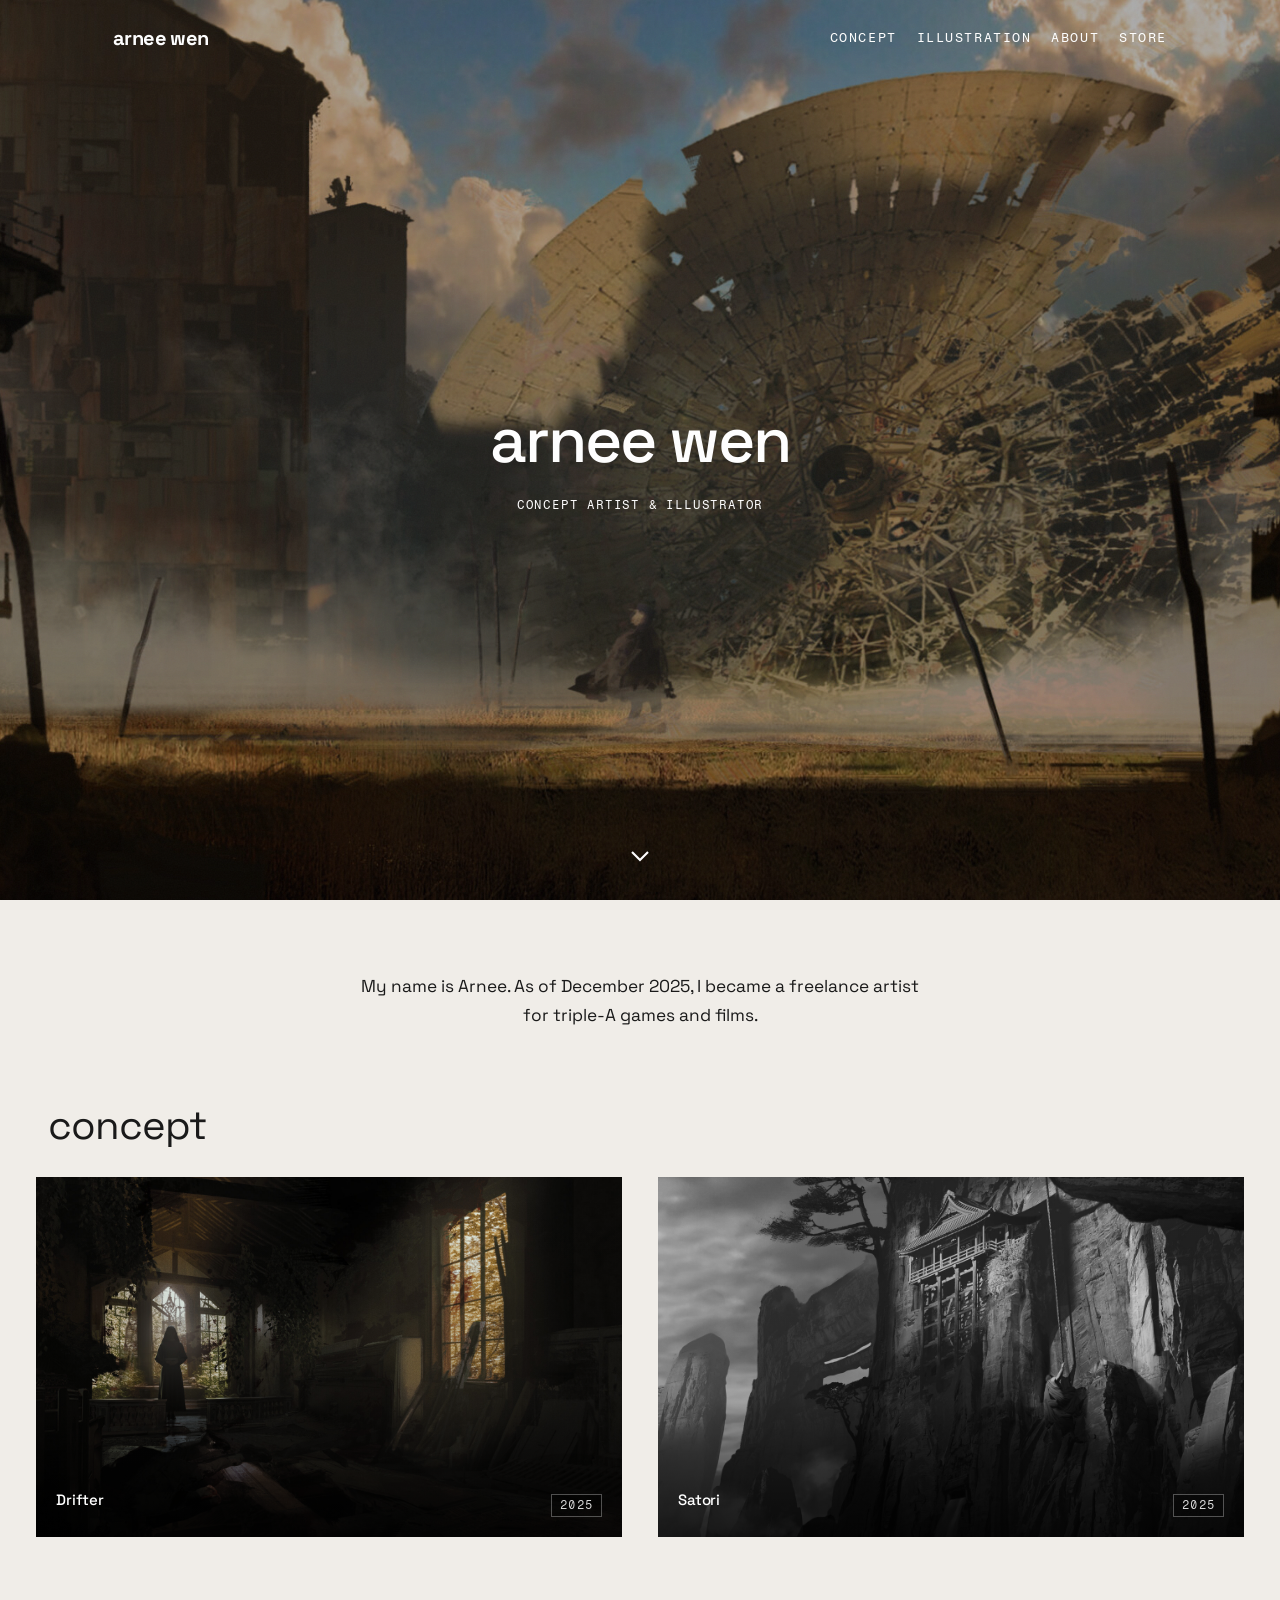
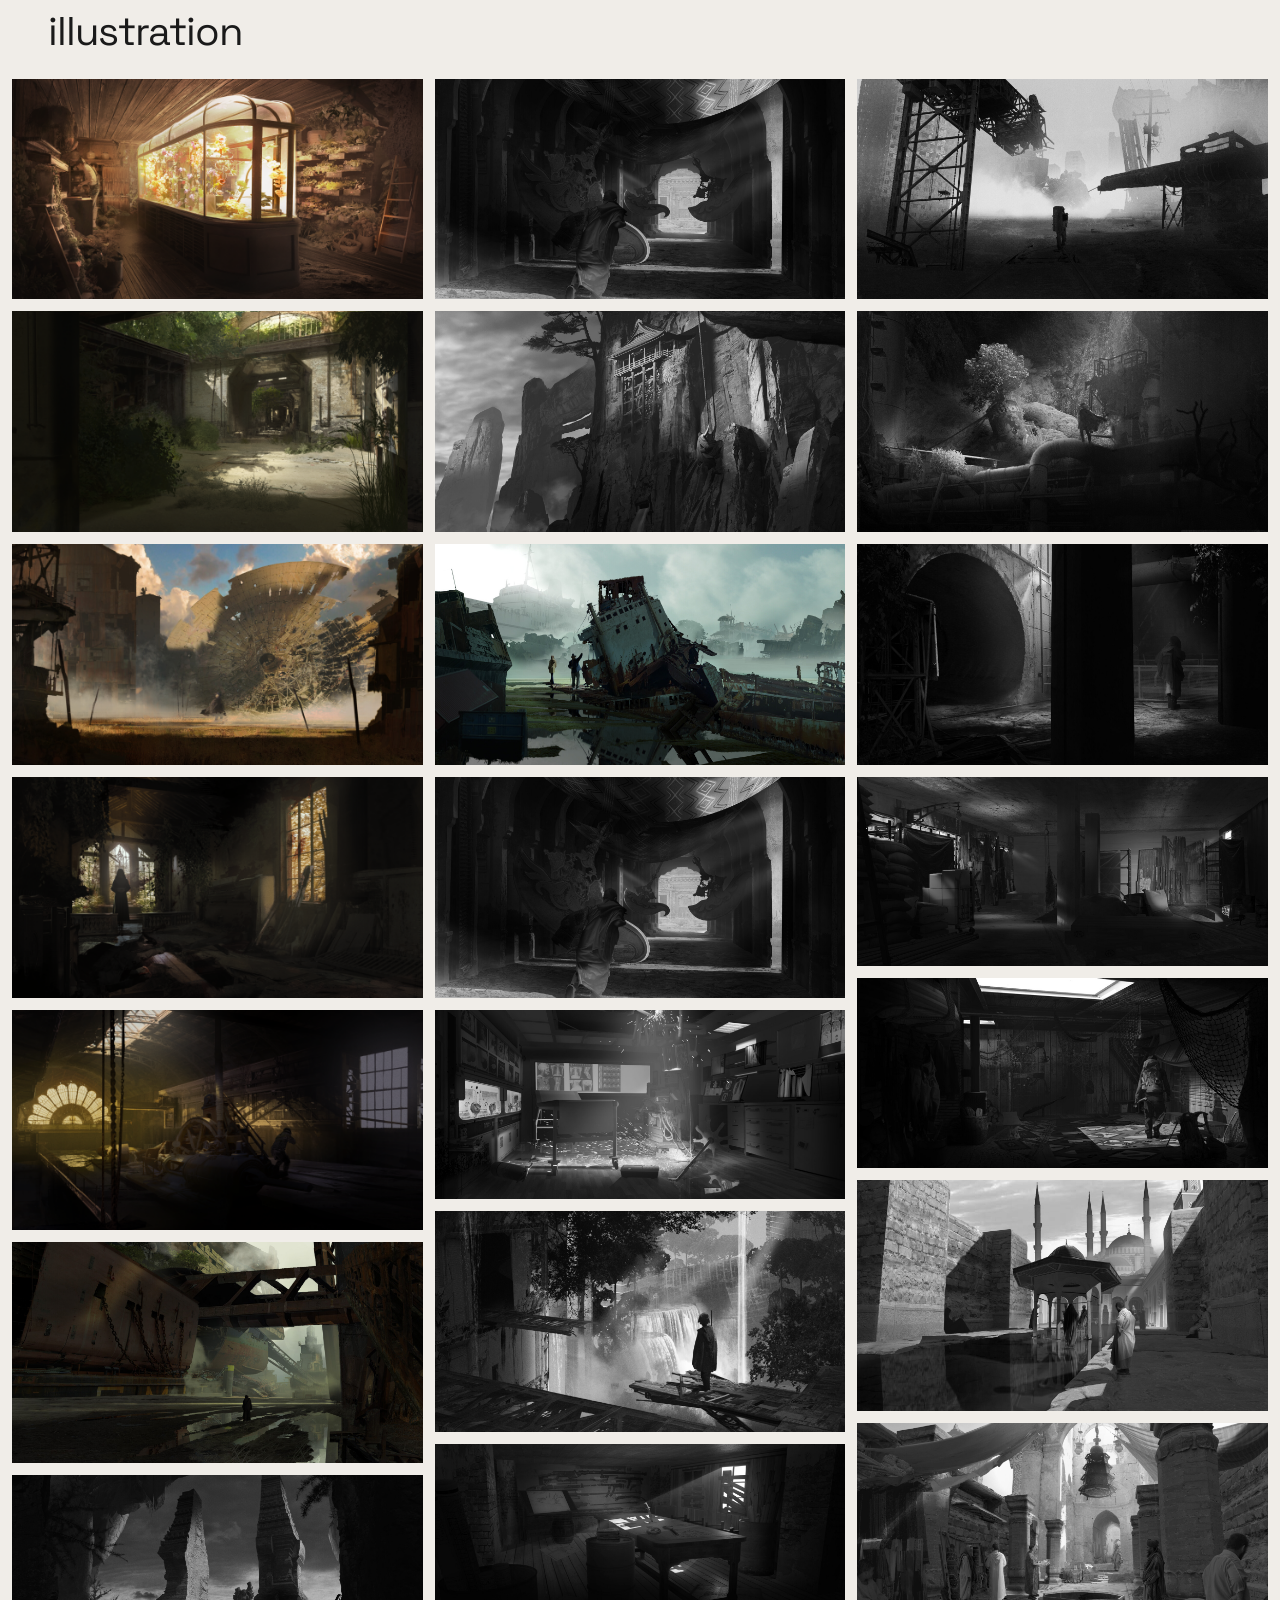
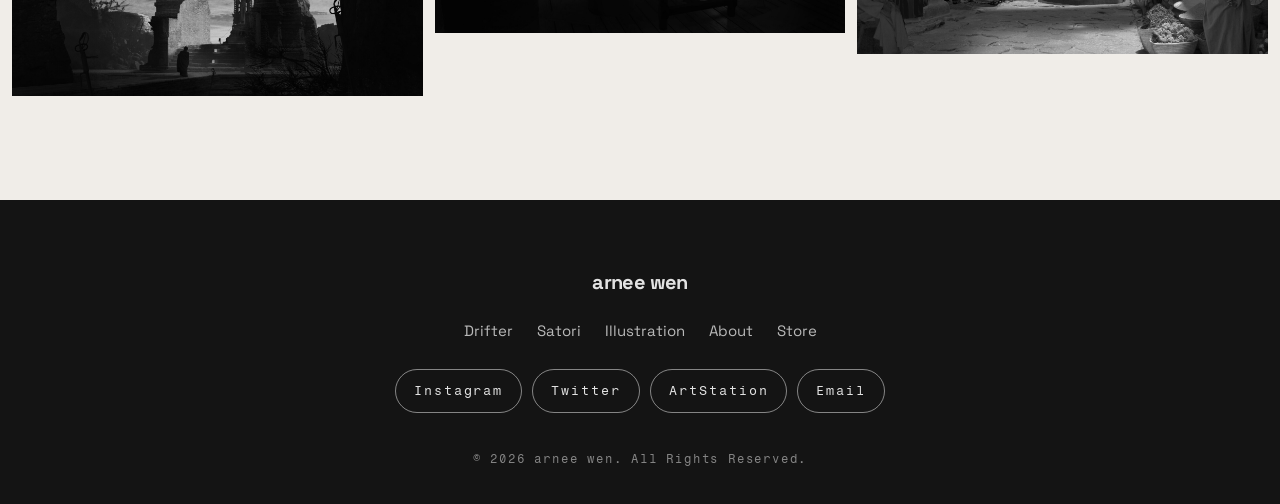
==== commit 0c67bb0a: "List projects in the footer, new tagline, use www.arneewen.com Co-Authored-By: Claude Opus 5.5 <nore" ====
--- a/index.html
+++ b/index.html
@@ -10,7 +10,7 @@
   <link rel="preconnect" href="https://fonts.gstatic.com" crossorigin>
   <link id="theme-fonts" rel="stylesheet" href="https://fonts.googleapis.com/css2?family=Space+Grotesk:wght@400;500;700&amp;family=Fragment+Mono:ital,wght@0,400&amp;display=swap">
   <link rel="stylesheet" href="css/site.css">
-  <style id="theme-css">:root{--bg:#f0ede8;--surface:#f7f5f1;--text:#1a1a1a;--muted:#6b6760;--accent:#4b35ff;--line:#dcd8d1;--hero-text:#ffffff;--footer-bg:#141414;--footer-text:#e2e2e2;--menu-bg:#f0ede8;--menu-text:#1a1a1a;--max-width:1200px;--pad:48px;--header-pad:113px;--header-pad-y:23px;--radius:0px;--image-radius:0px;--hero-overlay:0.33;--works-height:360px;--works-split:60%;--works-gap:36px;--gallery-cols:3;--gallery-cols-t:2;--gallery-cols-m:1;--gallery-gap:12px;--project-pad:4vw;--project-max:none;--scrollbar-thumb:#4b35ff;--scrollbar-track:#0a0a0a;--cursor-color:#4b35ff;--cursor-dot:#ffffff;--cursor-size:72px;--title-font:"Space Grotesk", sans-serif;--title-weight:700;--title-size:20px;--title-size-t:19px;--title-size-m:18px;--title-lh:1;--title-ls:-0.03em;--title-tt:none;--title-style:normal;--nav-font:"Fragment Mono", monospace;--nav-weight:400;--nav-size:13px;--nav-size-t:19px;--nav-size-m:24px;--nav-lh:1.4;--nav-ls:0.12em;--nav-tt:uppercase;--nav-style:normal;--display-font:"Space Grotesk", sans-serif;--display-weight:500;--display-size:64px;--display-size-t:50px;--display-size-m:36px;--display-lh:1.08;--display-ls:-0.03em;--display-tt:none;--display-style:normal;--heading-font:"Space Grotesk", sans-serif;--heading-weight:400;--heading-size:40px;--heading-size-t:34px;--heading-size-m:28px;--heading-lh:1.15;--heading-ls:-0.025em;--heading-tt:none;--heading-style:normal;--body-font:"Space Grotesk", sans-serif;--body-weight:400;--body-size:15px;--body-size-t:15px;--body-size-m:15px;--body-lh:1.7;--body-ls:0em;--body-tt:none;--body-style:normal;--label-font:"Fragment Mono", monospace;--label-weight:400;--label-size:12px;--label-size-t:12px;--label-size-m:12px;--label-lh:1.4;--label-ls:0.15em;--label-tt:uppercase;--label-style:normal;--button-font:"Fragment Mono", monospace;--button-weight:400;--button-size:13px;--button-size-t:13px;--button-size-m:13px;--button-lh:1;--button-ls:0.15em;--button-tt:uppercase;--button-style:normal}
+  <style id="theme-css">:root{--bg:#f0ede8;--surface:#f7f5f1;--text:#1a1a1a;--muted:#6b6760;--accent:#334bff;--line:#dcd8d1;--hero-text:#ffffff;--footer-bg:#141414;--footer-text:#e2e2e2;--menu-bg:#f0ede8;--menu-text:#1a1a1a;--max-width:1200px;--pad:48px;--header-pad:113px;--header-pad-y:23px;--radius:0px;--image-radius:0px;--hero-overlay:0.33;--works-height:360px;--works-split:60%;--works-gap:36px;--gallery-cols:3;--gallery-cols-t:2;--gallery-cols-m:1;--gallery-gap:12px;--project-pad:4vw;--project-max:none;--scrollbar-thumb:#334bff;--scrollbar-track:#0a0a0a;--cursor-color:#4b35ff;--cursor-dot:#ffffff;--cursor-size:72px;--title-font:"Space Grotesk", sans-serif;--title-weight:700;--title-size:20px;--title-size-t:19px;--title-size-m:18px;--title-lh:1;--title-ls:-0.03em;--title-tt:none;--title-style:normal;--nav-font:"Fragment Mono", monospace;--nav-weight:400;--nav-size:13px;--nav-size-t:19px;--nav-size-m:24px;--nav-lh:1.4;--nav-ls:0.12em;--nav-tt:uppercase;--nav-style:normal;--display-font:"Space Grotesk", sans-serif;--display-weight:500;--display-size:64px;--display-size-t:50px;--display-size-m:36px;--display-lh:1.08;--display-ls:-0.03em;--display-tt:none;--display-style:normal;--heading-font:"Space Grotesk", sans-serif;--heading-weight:400;--heading-size:40px;--heading-size-t:34px;--heading-size-m:28px;--heading-lh:1.15;--heading-ls:-0.025em;--heading-tt:none;--heading-style:normal;--body-font:"Space Grotesk", sans-serif;--body-weight:400;--body-size:15px;--body-size-t:15px;--body-size-m:15px;--body-lh:1.7;--body-ls:0em;--body-tt:none;--body-style:normal;--label-font:"Fragment Mono", monospace;--label-weight:400;--label-size:12px;--label-size-t:12px;--label-size-m:12px;--label-lh:1.4;--label-ls:0.15em;--label-tt:uppercase;--label-style:normal;--button-font:"Fragment Mono", monospace;--button-weight:400;--button-size:13px;--button-size-t:13px;--button-size-m:13px;--button-lh:1;--button-ls:0.15em;--button-tt:uppercase;--button-style:normal}
 @media (min-width:1600px){:root{--pad:72px;--header-pad:113px}}
 @media (max-width:991px){:root{--header-pad:var(--pad)}}
 @media (max-width:767px){:root{--pad:20px;--project-pad:6vw}}</style>
@@ -66,7 +66,7 @@
     <img class="hero-image" src="uploads/1792363574625-f43a4848338e.jpg" alt="" fetchpriority="high">
     <div class="hero-inner">
       <h1 class="hero-title">arnee wen</h1>
-      <p class="hero-tagline">Concept Art + Visual Development + Illustration Portfolio</p>
+      <p class="hero-tagline">Concept Artist &amp; Illustrator</p>
     </div>
     <a class="hero-down" href="#content" aria-label="Scroll to work"><svg viewBox="0 0 24 24" aria-hidden="true"><path d="M6 9l6 6 6-6" fill="none" stroke="currentColor" stroke-width="1.6"/></svg></a>
   </section>
@@ -208,7 +208,7 @@
     <div class="footer-inner">
       <a class="footer-title" href="index.html">arnee wen</a>
       <nav class="footer-nav" aria-label="Footer">
-        <a href="work/drifter/index.html">Concept</a><a href="illustration/index.html">Illustration</a><a href="about/index.html">About</a><a href="store/index.html">Store</a>
+        <a href="work/drifter/index.html">Drifter</a><a href="work/satori/index.html">Satori</a><a href="illustration/index.html">Illustration</a><a href="about/index.html">About</a><a href="store/index.html">Store</a>
       </nav>
       <ul class="footer-social">
     <li><a href="https://instagram.com/asaagohan" target="_blank" rel="noopener">Instagram</a></li><li><a href="https://x.com/asaagohan" target="_blank" rel="noopener">Twitter</a></li><li><a href="https://www.artstation.com/asaagohan" target="_blank" rel="noopener">ArtStation</a></li><li><a href="mailto:arnee.wenn@gmail.com">Email</a></li>
